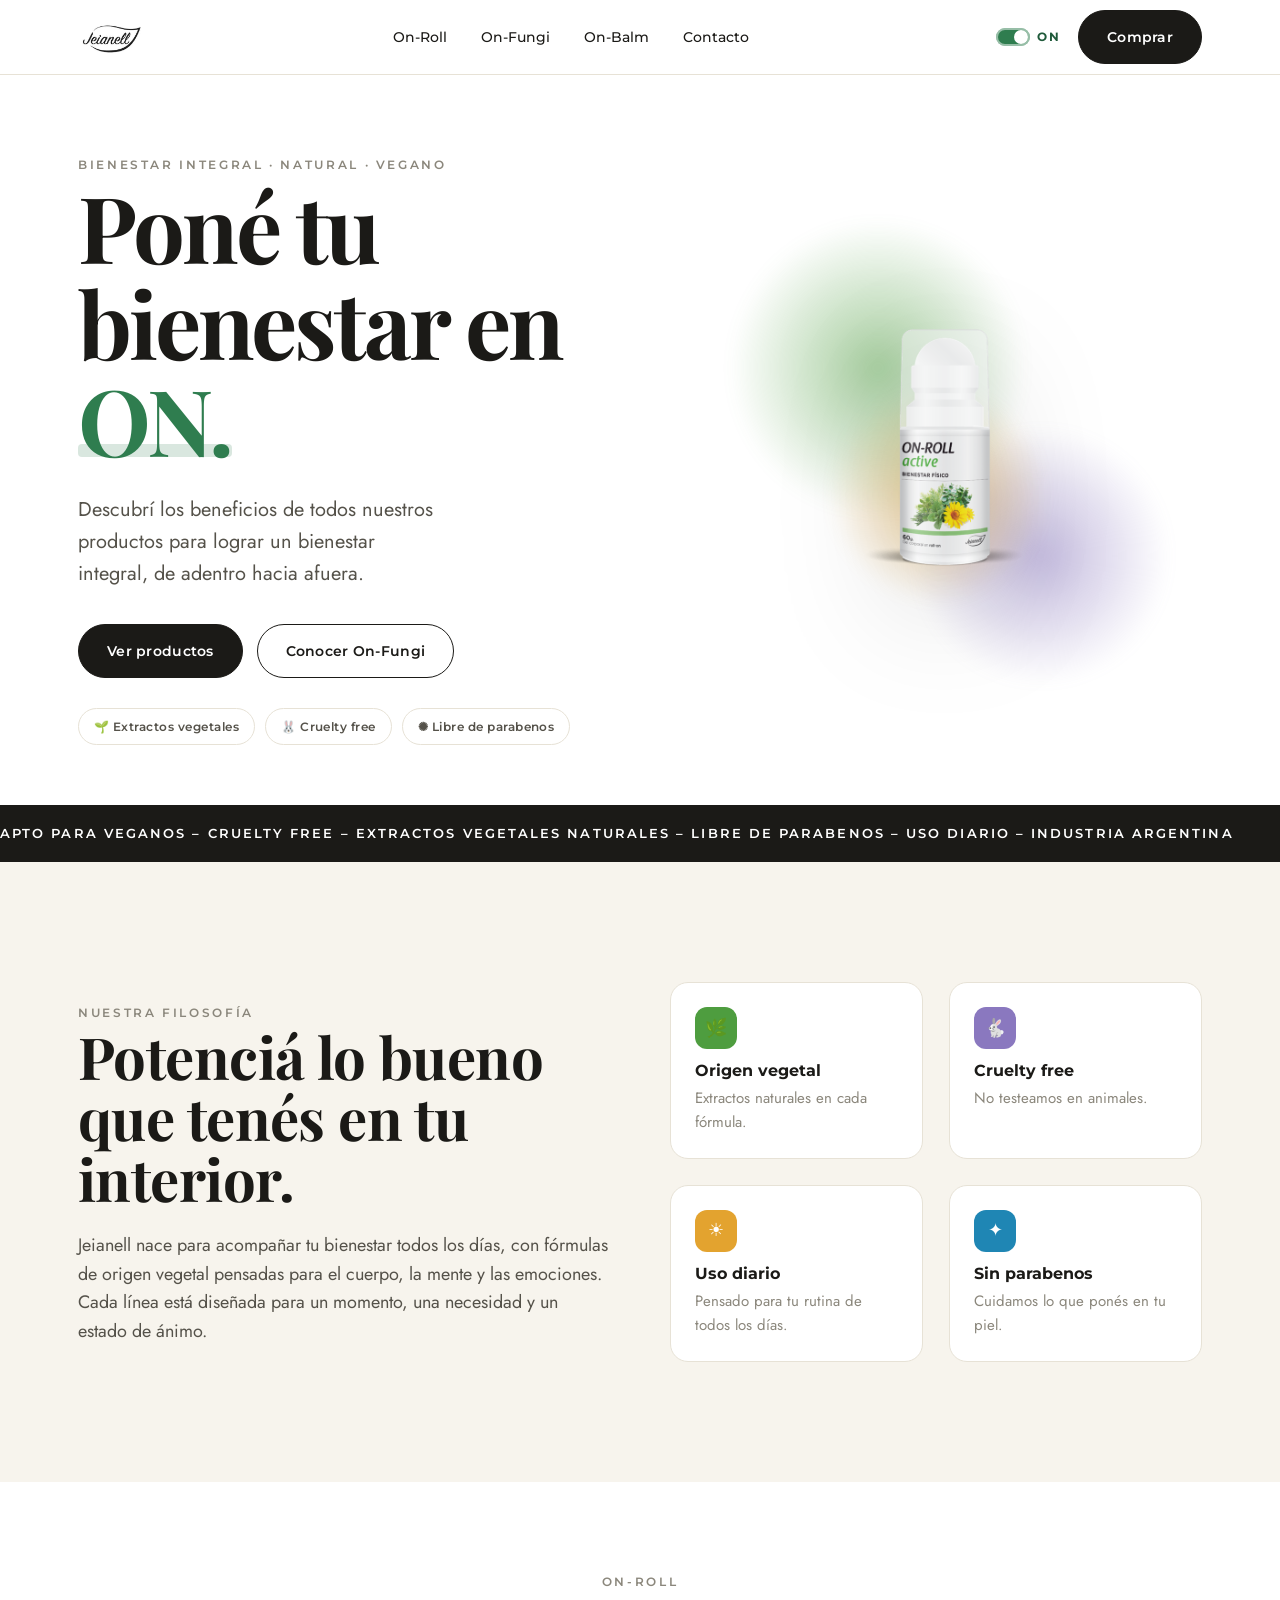
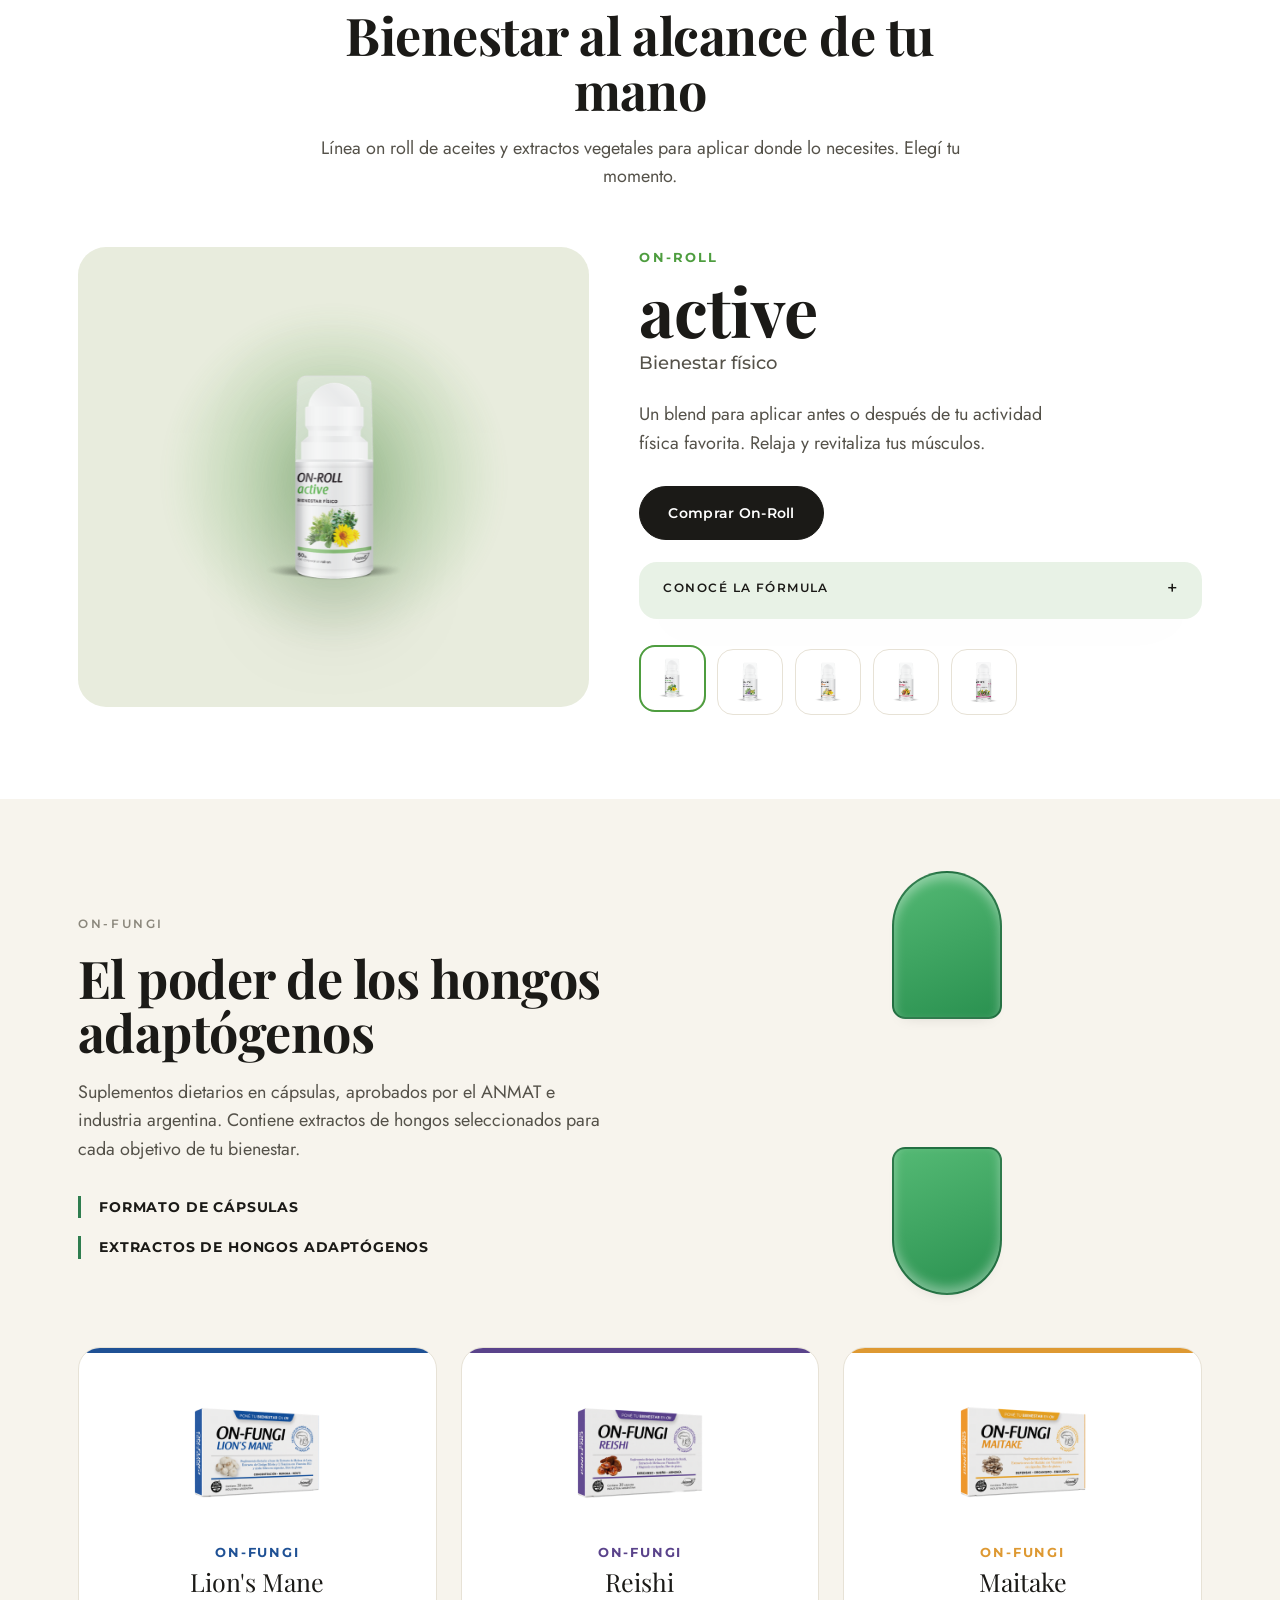
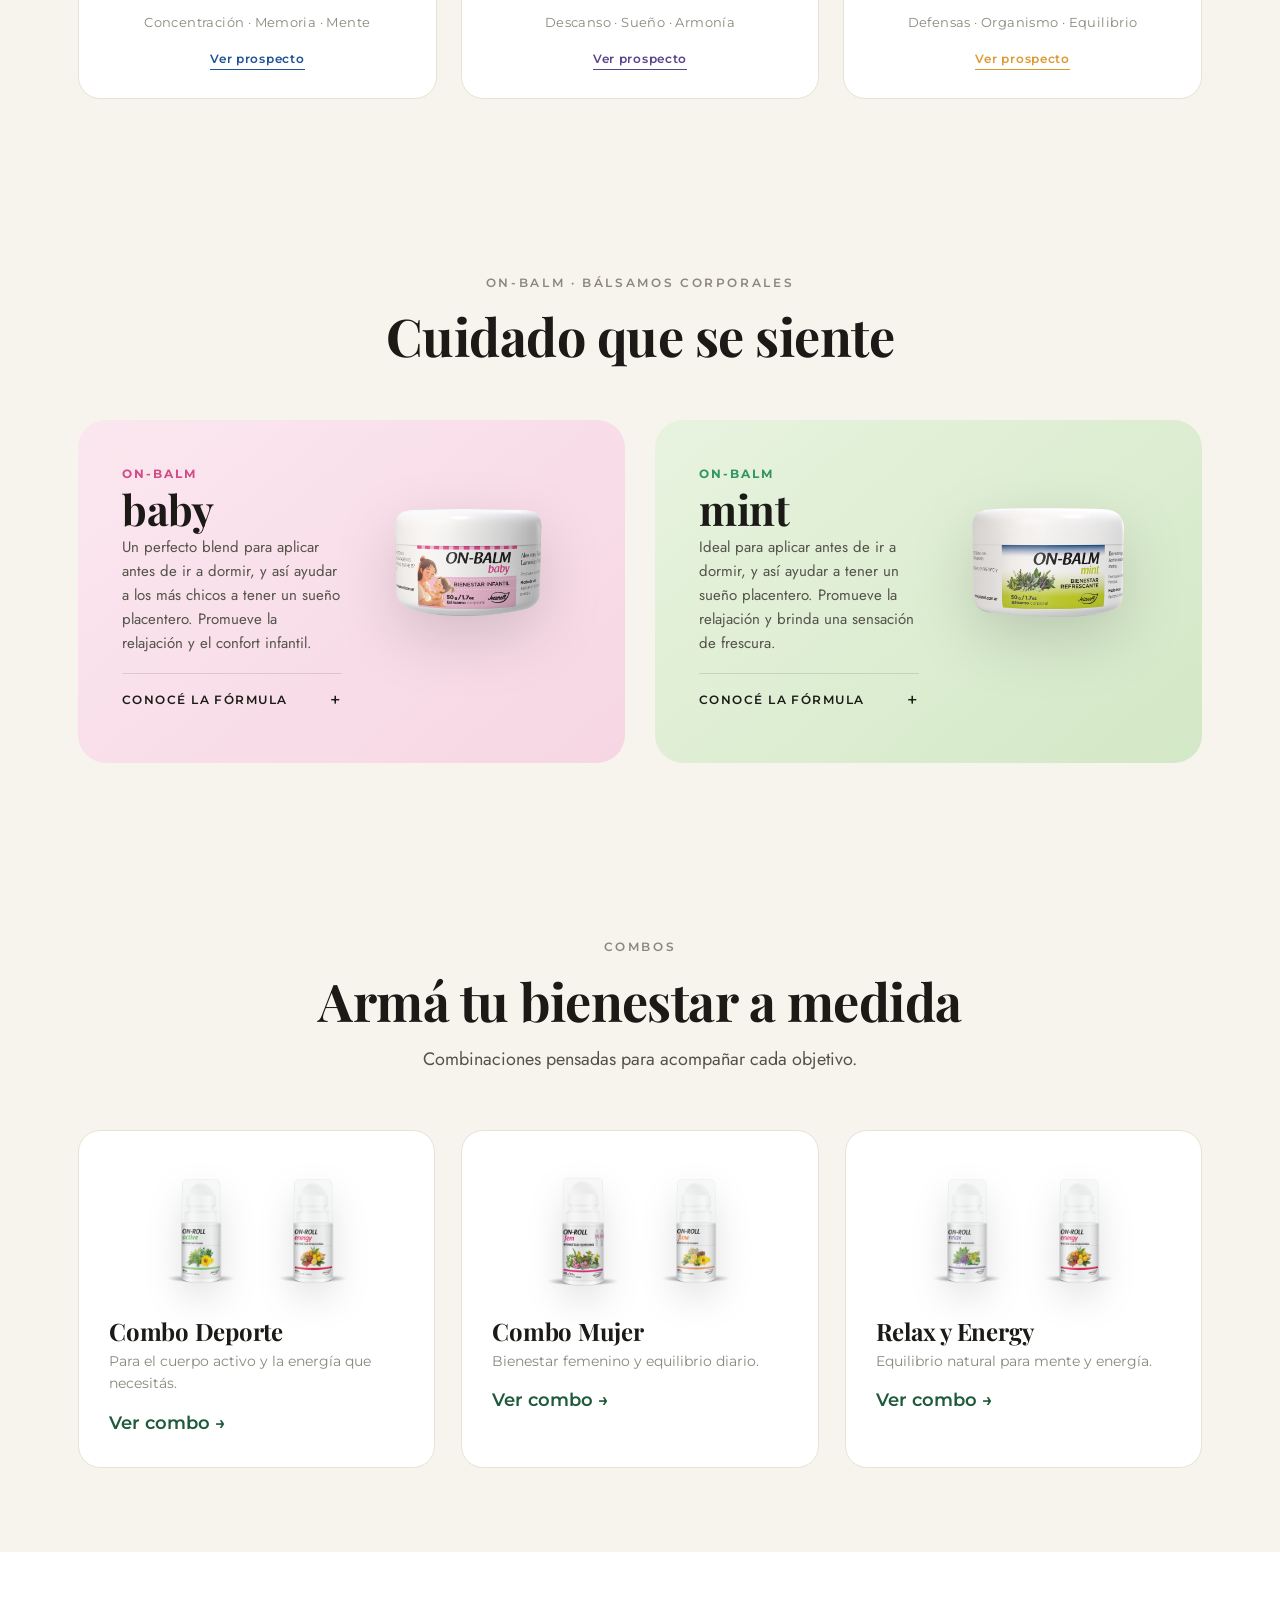
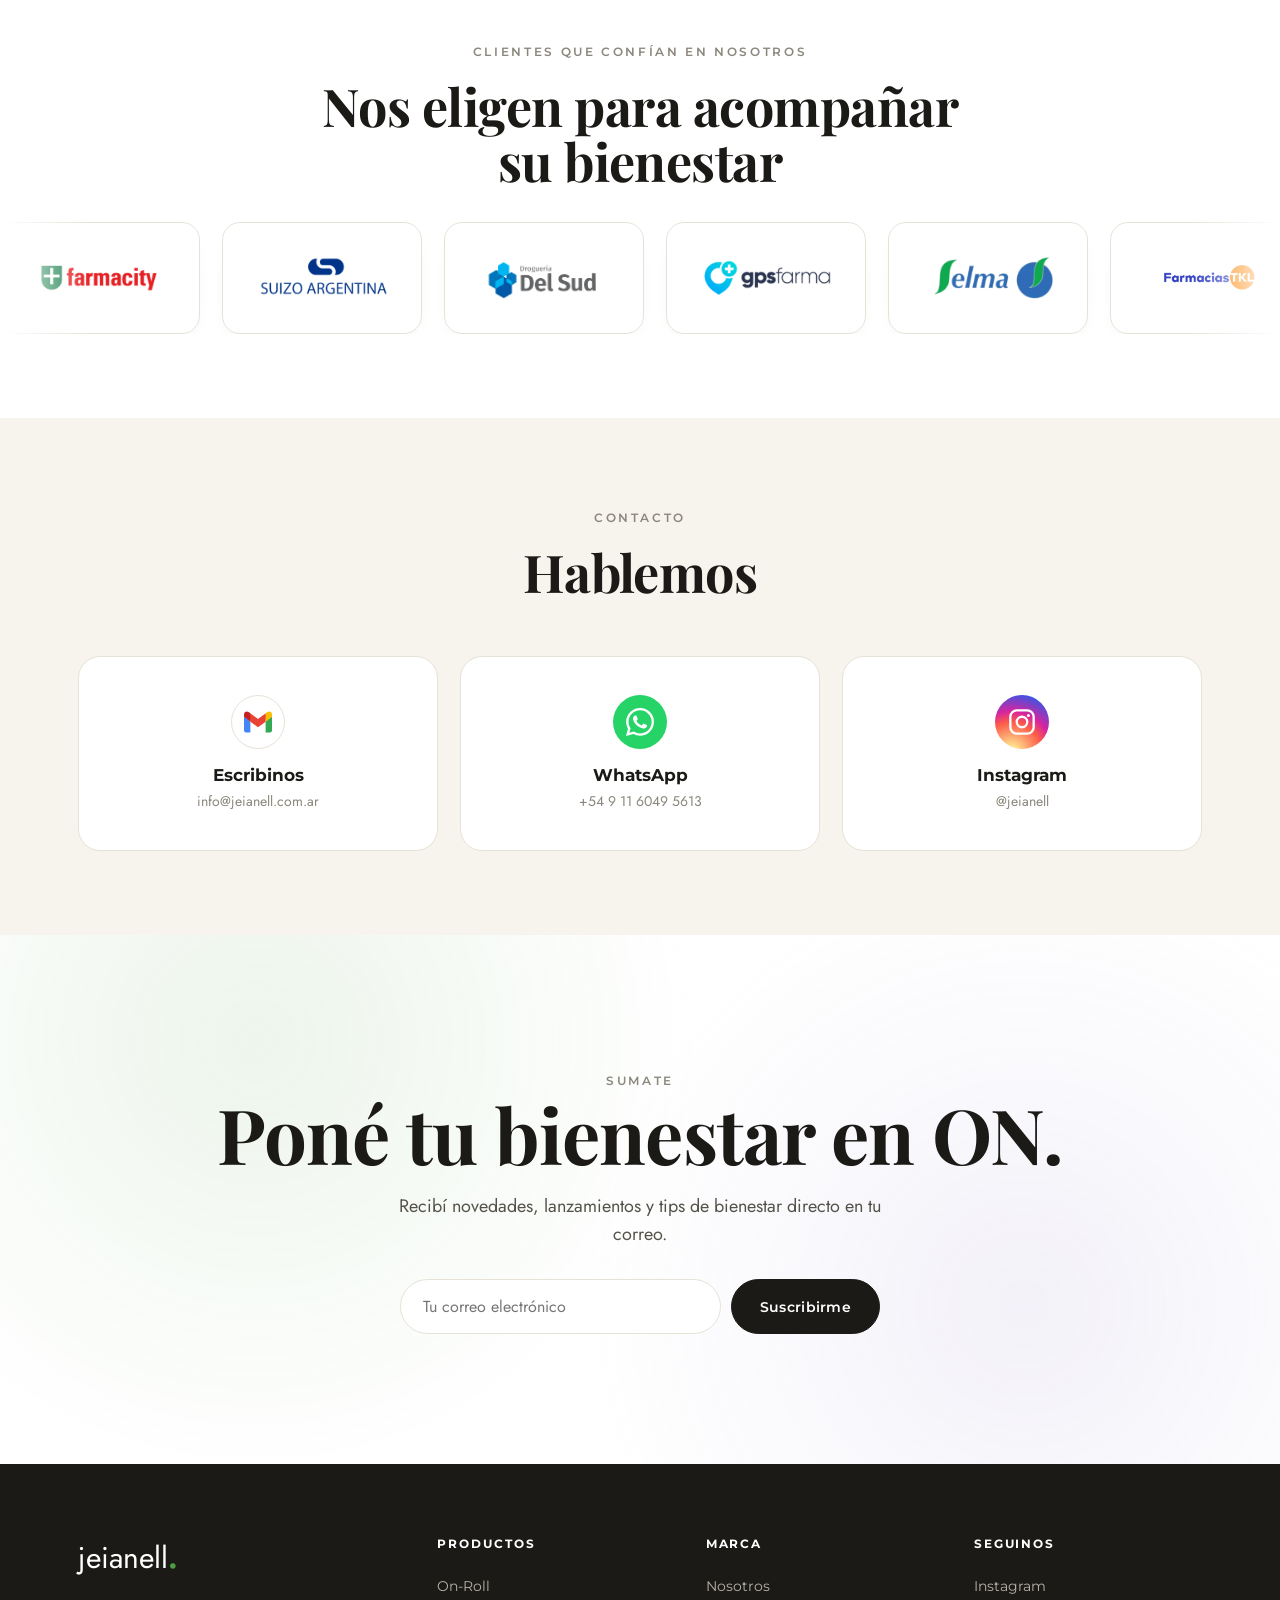
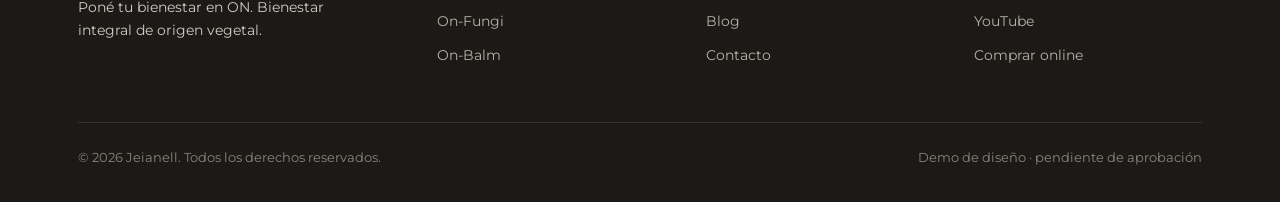
==== index.html @ 2121dc5e "Agrega index.html (version modular para produccion) y elimina el nombre con enie - index.html = HTML" ====
<!DOCTYPE html>
<html lang="es">
<head>
<meta charset="UTF-8">
<meta name="viewport" content="width=device-width, initial-scale=1">
<title>Jeianell · Poné tu bienestar en ON</title>
<link rel="preconnect" href="https://fonts.googleapis.com">
<link rel="preconnect" href="https://fonts.gstatic.com" crossorigin>
<link href="https://fonts.googleapis.com/css2?family=Playfair+Display:ital,wght@0,500;0,700;0,800;1,500&family=Montserrat:wght@400;500;600;700&family=Jost:wght@300;400;500&display=swap" rel="stylesheet">
<link rel="stylesheet" href="css/styles.css">
</head>
<body>

<!-- NAV -->
<header>
  <div class="wrap"><nav>
    <a href="#top" class="brand"><img src="assets/logo-jeianell.png" alt="Jeianell"></a>
    <div class="navlinks" id="navlinks">
      <a href="#roll">On-Roll</a>
      <a href="#fungi">On-Fungi</a>
      <a href="#balm">On-Balm</a>
      <a href="#contacto">Contacto</a>
    </div>
    <div class="nav-right">
      <span class="on-toggle"><span class="sw"></span>ON</span>
      <a class="btn" href="https://www.thebcompany.com.ar/marca?mpage=3&brand=On-Balm|On-Roll|On-Fungi" target="_blank">Comprar</a>
      <button class="burger" id="burger" aria-label="Menú"><span></span><span></span><span></span></button>
    </div>
  </nav></div>
</header>

<!-- HERO -->
<section class="hero" id="top">
  <div class="wrap hero-grid">
    <div class="hero-copy">
      <span class="eyebrow reveal in">Bienestar integral · Natural · Vegano</span>
      <h1 class="reveal in d1">Poné tu<br>bienestar en <span class="on">ON.</span></h1>
      <p class="lead reveal in d2">Descubrí los beneficios de todos nuestros productos para lograr un bienestar integral, de adentro hacia afuera.</p>
      <div class="hero-cta reveal in d3">
        <a class="btn" href="#roll">Ver productos</a>
        <a class="btn ghost" href="#fungi">Conocer On-Fungi</a>
      </div>
      <div class="hero-tags reveal in d4">
        <span class="chip">🌱 Extractos vegetales</span>
        <span class="chip">🐰 Cruelty free</span>
        <span class="chip">✺ Libre de parabenos</span>
      </div>
    </div>
    <div class="hero-visual">
      <div class="blob b1"></div><div class="blob b2"></div><div class="blob b3"></div>
      <img id="rollHero" src="assets/products/active.png" alt="On-Roll Active">
    </div>
  </div>
</section>

<!-- MARQUEE -->
<div class="marquee"><div class="marquee-track">
  <span>Apto para veganos – Cruelty free – Extractos vegetales naturales – Libre de parabenos – Uso diario – Industria argentina</span>
  <span>Apto para veganos – Cruelty free – Extractos vegetales naturales – Libre de parabenos – Uso diario – Industria argentina</span>
</div></div>

<!-- PHILOSOPHY -->
<section class="philo">
  <div class="wrap">
    <div class="reveal">
      <span class="eyebrow">Nuestra filosofía</span>
      <h2>Potenciá lo bueno que tenés en tu interior.</h2>
      <p class="lead">Jeianell nace para acompañar tu bienestar todos los días, con fórmulas de origen vegetal pensadas para el cuerpo, la mente y las emociones. Cada línea está diseñada para un momento, una necesidad y un estado de ánimo.</p>
    </div>
    <div class="value-grid reveal d2">
      <div class="value"><div class="ic" style="background:var(--c-active)">🌿</div><h3>Origen vegetal</h3><p>Extractos naturales en cada fórmula.</p></div>
      <div class="value"><div class="ic" style="background:var(--c-relax)">🐇</div><h3>Cruelty free</h3><p>No testeamos en animales.</p></div>
      <div class="value"><div class="ic" style="background:var(--c-flow)">☀</div><h3>Uso diario</h3><p>Pensado para tu rutina de todos los días.</p></div>
      <div class="value"><div class="ic" style="background:var(--c-mig)">✦</div><h3>Sin parabenos</h3><p>Cuidamos lo que ponés en tu piel.</p></div>
    </div>
  </div>
</section>

<!-- ON-ROLL -->
<section class="block" id="roll">
  <div class="wrap">
    <div class="sec-head reveal">
      <span class="eyebrow">On-Roll</span>
      <h2>Bienestar al alcance de tu mano</h2>
      <p>Línea on roll de aceites y extractos vegetales para aplicar donde lo necesites. Elegí tu momento.</p>
    </div>
    <div class="roll-stage reveal d2">
      <div class="roll-feature" id="rollFeature">
        <div class="halo" id="rollHalo"></div>
        <img id="rollImg" src="assets/products/active.png" alt="">
      </div>
      <div class="roll-info">
        <div class="line-tag" id="rollLine">On-Roll</div>
        <h3 id="rollName">active</h3>
        <div class="benefit" id="rollBenefit">Bienestar físico</div>
        <p class="desc" id="rollDesc"></p>
        <a class="btn" id="rollBuy" href="#" target="_blank">Comprar On-Roll</a>
        <details class="formula" id="rollFormula">
          <summary>Conocé la fórmula</summary>
          <div class="formula-body" id="rollFormulaBody"></div>
        </details>
        <div class="roll-thumbs" id="rollThumbs"></div>
      </div>
    </div>
  </div>
</section>

<!-- ON-FUNGI -->
<section class="block" id="fungi">
  <div class="wrap">
    <div class="fungi-stage reveal">
      <div class="fungi-copy">
        <span class="eyebrow">On-Fungi</span>
        <h2>El poder de los hongos adaptógenos</h2>
        <p class="fungi-sub">Suplementos dietarios en cápsulas, aprobados por el ANMAT e industria argentina. Contiene extractos de hongos seleccionados para cada objetivo de tu bienestar.</p>
        <ul class="fungi-parts">
          <li><h4>Formato de cápsulas</h4></li>
          <li><h4>Extractos de hongos adaptógenos</h4></li>
        </ul>
      </div>
      <div class="capsule-stage">
        <div class="capsule">
          <div class="cap-half cap-top"></div>
          <div class="cap-half cap-bot"></div>
          <div class="glint"></div>
        </div>
      </div>
    </div>
    <div class="fungi-grid" id="fungiGrid"></div>
  </div>
</section>

<!-- ON-BALM -->
<section class="block" id="balm" style="background:var(--warm)">
  <div class="wrap">
    <div class="sec-head reveal">
      <span class="eyebrow">On-Balm · Bálsamos corporales</span>
      <h2>Cuidado que se siente</h2>
    </div>
    <div class="balm-grid reveal d2">
      <div class="balm baby">
        <div><div class="line-tag" style="color:var(--c-fem)">On-Balm</div><h3>baby</h3>
          <p>Un perfecto blend para aplicar antes de ir a dormir, y así ayudar a los más chicos a tener un sueño placentero. Promueve la relajación y el confort infantil.</p>
          <details class="formula">
            <summary>Conocé la fórmula</summary>
            <div class="formula-body">
              <h4>Extractos vegetales</h4>
              <ul>
                <li><b>Aloe vera</b><span>Es una planta suculenta, perenne y espinosa. Ayuda a dormir mejor dado que purifica el aire.</span></li>
              </ul>
              <h4>Aceites esenciales</h4>
              <ul>
                <li><b>Eucalipto</b><span>El eucalipto ayuda a descansar mejor gracias a sus propiedades relajantes y refrescantes.</span></li>
                <li><b>Menta</b><span>Ideal para promover el descanso por sus propiedades sedantes.</span></li>
                <li><b>Lavanda</b><span>Es una planta aromática con flores moradas. Posee propiedades calmantes y relajantes.</span></li>
                <li><b>Vainilla</b><span>Es una especia que se obtiene de la vaina de la orquídea Vanilla planifolia. Caracterizada por tener propiedades relajantes y antiestrés.</span></li>
              </ul>
            </div>
          </details></div>
        <a class="balm-buy" href="https://www.thebcompany.com.ar/search/?q=on%2Bfungi&brand=On-Balm" target="_blank" rel="noopener"><img src="assets/products/baby.png" alt="On-Balm Baby"></a>
      </div>
      <div class="balm mint">
        <div><div class="line-tag" style="color:var(--c-agaricus)">On-Balm</div><h3>mint</h3>
          <p>Ideal para aplicar antes de ir a dormir, y así ayudar a tener un sueño placentero. Promueve la relajación y brinda una sensación de frescura.</p>
          <details class="formula">
            <summary>Conocé la fórmula</summary>
            <div class="formula-body">
              <h4>Extractos vegetales</h4>
              <ul>
                <li><b>Alcanfor</b><span>Se extrae de la madera del árbol de alcanfor. Característico por tener propiedades sedantes.</span></li>
                <li><b>Mentol</b><span>Se obtiene de la menta piperita. Tiene propiedades relajantes que pueden ayudar a dormir mejor.</span></li>
                <li><b>Aloe vera</b><span>Es una planta suculenta, perenne y espinosa. Ayuda a dormir mejor dado que purifica el aire.</span></li>
              </ul>
              <h4>Aceites esenciales</h4>
              <ul>
                <li><b>Romero</b><span>Arbusto aromático y muy ramificado. Tiene propiedades relajantes y calmantes.</span></li>
                <li><b>Eucalipto</b><span>Ayuda a descansar gracias a sus propiedades relajantes y refrescantes.</span></li>
                <li><b>Lavanda</b><span>Es una planta aromática con flores moradas. Posee propiedades calmantes y relajantes.</span></li>
                <li><b>Menta</b><span>Ideal para promover el descanso por sus propiedades sedantes.</span></li>
              </ul>
            </div>
          </details></div>
        <a class="balm-buy" href="https://www.thebcompany.com.ar/search/?q=on%2Bfungi&brand=On-Balm" target="_blank" rel="noopener"><img src="assets/products/mint.png" alt="On-Balm Mint"></a>
      </div>
    </div>
  </div>
</section>

<!-- COMBOS -->
<section class="block" id="combos" style="background:var(--warm)">
  <div class="wrap">
    <div class="sec-head reveal">
      <span class="eyebrow">Combos</span>
      <h2>Armá tu bienestar a medida</h2>
      <p>Combinaciones pensadas para acompañar cada objetivo.</p>
    </div>
    <div class="combo-grid reveal d2" id="comboGrid"></div>
  </div>
</section>

<!-- CLIENTS -->
<section class="block clients">
  <div class="wrap">
    <div class="sec-head reveal">
      <span class="eyebrow">Clientes que confían en nosotros</span>
      <h2>Nos eligen para acompañar su bienestar</h2>
    </div>
  </div>
  <div class="logo-marquee">
    <div class="logo-track" id="logoTrack"></div>
  </div>
</section>

<!-- CONTACT -->
<section class="block contact" id="contacto">
  <div class="wrap">
    <div class="sec-head reveal">
      <span class="eyebrow">Contacto</span>
      <h2>Hablemos</h2>
    </div>
    <div class="contact-grid reveal d2">
      <a class="ctile" href="mailto:info@jeianell.com.ar">
        <div class="ic ic-mail"><svg viewBox="0 0 256 193" aria-hidden="true"><path fill="#4285F4" d="M58.182 192.05V93.14L27.507 65.077 0 49.504v125.091c0 9.658 7.825 17.455 17.455 17.455z"/><path fill="#34A853" d="M197.818 192.05h40.727c9.659 0 17.455-7.826 17.455-17.455V49.505l-31.156 17.837-27.026 25.798z"/><path fill="#EA4335" d="M58.182 93.14l-4.174-38.647 4.174-36.989L128 69.868l69.818-52.364 4.67 34.992-4.67 40.644L128 145.504z"/><path fill="#FBBC04" d="M197.818 17.504V93.14L256 49.504V26.231c0-21.585-24.64-33.89-41.89-20.945z"/><path fill="#C5221F" d="M0 49.504l26.759 20.07L58.182 93.14V17.504L41.89 5.286C24.61-7.66 0 4.646 0 26.231z"/></svg></div><h3>Escribinos</h3><p>info@jeianell.com.ar</p></a>
      <a class="ctile" href="https://api.whatsapp.com/send/?phone=5491160495613" target="_blank">
        <div class="ic ic-wa"><svg viewBox="0 0 24 24" aria-hidden="true"><path fill="#fff" d="M17.472 14.382c-.297-.149-1.758-.867-2.03-.967-.273-.099-.471-.148-.67.15-.197.297-.767.966-.94 1.164-.173.199-.347.223-.644.075-.297-.15-1.255-.463-2.39-1.475-.883-.788-1.48-1.761-1.653-2.059-.173-.297-.018-.458.13-.606.134-.133.298-.347.446-.52.149-.174.198-.298.298-.497.099-.198.05-.371-.025-.52-.075-.149-.669-1.612-.916-2.207-.242-.579-.487-.5-.669-.51-.173-.008-.371-.01-.57-.01-.198 0-.52.074-.792.372-.272.297-1.04 1.016-1.04 2.479 0 1.462 1.065 2.875 1.213 3.074.149.198 2.096 3.2 5.077 4.487.71.306 1.263.489 1.694.625.712.227 1.36.195 1.871.118.571-.085 1.758-.719 2.006-1.413.248-.694.248-1.289.173-1.413-.074-.124-.272-.198-.57-.347m-5.421 7.403h-.004a9.87 9.87 0 01-5.031-1.378l-.361-.214-3.741.982.998-3.648-.235-.374a9.86 9.86 0 01-1.51-5.26c.001-5.45 4.436-9.884 9.888-9.884 2.64 0 5.122 1.03 6.988 2.898a9.825 9.825 0 012.893 6.994c-.003 5.45-4.437 9.885-9.885 9.885M20.52 3.449C18.24 1.245 15.24 0 12.045 0 5.463 0 .104 5.359.101 11.892c0 2.096.547 4.142 1.588 5.945L0 24l6.305-1.654a11.882 11.882 0 005.683 1.448h.005c6.581 0 11.943-5.359 11.946-11.893a11.821 11.821 0 00-3.421-8.45"/></svg></div><h3>WhatsApp</h3><p>+54 9 11 6049 5613</p></a>
      <a class="ctile" href="https://instagram.com/jeianell" target="_blank">
        <div class="ic ic-ig"><svg viewBox="0 0 24 24" fill="none" stroke="#fff" stroke-width="2" aria-hidden="true"><rect x="2" y="2" width="20" height="20" rx="5.5"/><circle cx="12" cy="12" r="4.5"/><circle cx="17.5" cy="6.5" r="1.3" fill="#fff" stroke="none"/></svg></div><h3>Instagram</h3><p>@jeianell</p></a>
    </div>
  </div>
</section>

<!-- CTA END -->
<section class="cta-end">
  <div class="wrap reveal">
    <span class="eyebrow">Sumate</span>
    <h2>Poné tu bienestar en ON.</h2>
    <p>Recibí novedades, lanzamientos y tips de bienestar directo en tu correo.</p>
    <div class="signup">
      <input type="email" placeholder="Tu correo electrónico">
      <button class="btn" onclick="this.textContent='¡Gracias!'">Suscribirme</button>
    </div>
  </div>
</section>

<!-- FOOTER -->
<footer>
  <div class="wrap">
    <div class="foot-grid">
      <div>
        <div class="brand">jeianell<b>.</b></div>
        <p style="margin-top:14px;max-width:30ch;font-family:var(--ui);font-size:14px">Poné tu bienestar en ON. Bienestar integral de origen vegetal.</p>
      </div>
      <div class="foot-col"><h4>Productos</h4>
        <a href="#roll">On-Roll</a><a href="#fungi">On-Fungi</a><a href="#balm">On-Balm</a></div>
      <div class="foot-col"><h4>Marca</h4>
        <a href="#">Nosotros</a><a href="#">Blog</a><a href="#contacto">Contacto</a></div>
      <div class="foot-col"><h4>Seguinos</h4>
        <a href="https://instagram.com/jeianell" target="_blank">Instagram</a>
        <a href="https://www.youtube.com/@jeianell" target="_blank">YouTube</a>
        <a href="https://www.thebcompany.com.ar/marca?mpage=3&brand=On-Balm|On-Roll|On-Fungi" target="_blank">Comprar online</a></div>
    </div>
    <div class="foot-bottom">
      <span>© 2026 Jeianell. Todos los derechos reservados.</span>
      <span>Demo de diseño · pendiente de aprobación</span>
    </div>
  </div>
</footer>

<script src="js/main.js" defer></script>
</body>
</html>
---- css/styles.css ----
:root{
  --ink:#1b1a17; --ink-soft:#55524a; --muted:#8b877c;
  --paper:#ffffff; --warm:#f7f4ed; --warm-2:#efeadf; --line:#e7e2d6;
  --green:#2f7d4f; --green-deep:#1f5a3a;
  --display:'Playfair Display',Georgia,serif;
  --ui:'Montserrat',sans-serif;
  --body:'Jost',sans-serif;
  --c-active:#4e9d3f; --c-relax:#8a78bf; --c-flow:#e3a32f; --c-energy:#df5a2b;
  --c-fem:#d24a86; --c-sleep:#3f4b9a; --c-mig:#1f86b4;
  --c-lions_mane:#1f5195; --c-reishi:#5a438b; --c-maitake:#de9932;
  --c-shiitake:#b03461; --c-agaricus:#2f9565; --c-tremella:#c74e84;
  --maxw:1180px;
}
*{box-sizing:border-box;margin:0;padding:0}
html{scroll-behavior:smooth}
body{font-family:var(--body);color:var(--ink);background:var(--paper);
  font-size:18px;line-height:1.6;-webkit-font-smoothing:antialiased;overflow-x:hidden}
img{max-width:100%;display:block}
a{color:inherit;text-decoration:none}
.wrap{max-width:var(--maxw);margin:0 auto;padding:0 28px}
.eyebrow{font-family:var(--ui);font-size:12px;font-weight:600;letter-spacing:.22em;
  text-transform:uppercase;color:var(--muted)}
h1,h2,h3{font-family:var(--display);font-weight:700;line-height:1.05;letter-spacing:-.01em}
h2{font-size:clamp(30px,4.4vw,52px)}
.btn{font-family:var(--ui);font-weight:600;font-size:14px;letter-spacing:.02em;
  padding:15px 28px;border-radius:40px;display:inline-flex;align-items:center;gap:9px;
  border:1.5px solid var(--ink);background:var(--ink);color:#fff;cursor:pointer;
  transition:.35s cubic-bezier(.22,1,.36,1)}
.btn:hover{transform:translateY(-2px);box-shadow:0 12px 30px -12px rgba(0,0,0,.4)}
.btn.ghost{background:transparent;color:var(--ink)}
.btn.ghost:hover{background:var(--ink);color:#fff}

/* ===== ON toggle motif ===== */
.on-toggle{display:inline-flex;align-items:center;gap:7px;font-family:var(--ui);
  font-weight:700;font-size:12px;letter-spacing:.12em;color:var(--green-deep)}
.on-toggle .sw{width:34px;height:18px;border-radius:20px;background:var(--green);
  position:relative;box-shadow:inset 0 0 0 2px rgba(255,255,255,.5)}
.on-toggle .sw::after{content:"";position:absolute;top:2px;right:2px;width:14px;height:14px;
  border-radius:50%;background:#fff}

/* ===== NAV ===== */
header{position:sticky;top:0;z-index:60;background:#fff;
  border-bottom:1px solid var(--line)}
nav{display:flex;align-items:center;justify-content:space-between;height:74px}
.brand{display:inline-flex;align-items:center}
.brand img{height:42px;width:auto;display:block}
.navlinks{display:flex;gap:34px;font-family:var(--ui);font-size:14px;font-weight:500}
.navlinks a{position:relative;padding:4px 0}
.navlinks a::after{content:"";position:absolute;left:0;bottom:-2px;width:0;height:1.5px;
  background:var(--ink);transition:width .3s}
.navlinks a:hover::after{width:100%}
.nav-right{display:flex;align-items:center;gap:18px}
.burger{display:none;flex-direction:column;gap:5px;background:none;border:none;cursor:pointer;padding:6px}
.burger span{width:24px;height:2px;background:var(--ink);transition:.3s}

/* ===== HERO ===== */
.hero{position:relative;padding:74px 0 60px;overflow:hidden}
.hero-grid{display:grid;grid-template-columns:1.05fr .95fr;gap:40px;align-items:center}
.hero h1{font-size:clamp(46px,7.4vw,92px);letter-spacing:-.03em}
.hero h1 .on{display:inline-flex;align-items:baseline;color:var(--green);position:relative}
.hero h1 .on::after{content:"";position:absolute;left:0;right:0;bottom:.12em;height:.14em;
  background:var(--green);opacity:.18;border-radius:4px}
.hero p.lead{font-size:20px;color:var(--ink-soft);max-width:30ch;margin:26px 0 34px}
.hero-cta{display:flex;gap:14px;flex-wrap:wrap}
.hero-visual{position:relative;height:520px;display:flex;align-items:center;justify-content:center}
.hero-visual img{width:62%;filter:drop-shadow(0 40px 60px rgba(0,0,0,.16));
  animation:floaty 6s ease-in-out infinite;position:relative;z-index:2}
.blob{position:absolute;border-radius:50%;filter:blur(8px);opacity:.5;z-index:1}
.b1{width:300px;height:300px;background:radial-gradient(circle,var(--c-active),transparent 70%);top:6%;left:8%}
.b2{width:260px;height:260px;background:radial-gradient(circle,var(--c-relax),transparent 70%);bottom:4%;right:6%}
.b3{width:220px;height:220px;background:radial-gradient(circle,var(--c-flow),transparent 70%);top:38%;right:30%}
@keyframes floaty{50%{transform:translateY(-22px)}}
.hero-tags{display:flex;gap:10px;flex-wrap:wrap;margin-top:30px}
.chip{font-family:var(--ui);font-size:12px;font-weight:600;letter-spacing:.04em;
  padding:8px 15px;border:1px solid var(--line);border-radius:30px;color:var(--ink-soft)}

/* fade-up reveal */
.reveal{opacity:0;transform:translateY(34px);transition:.9s cubic-bezier(.22,1,.36,1)}
.reveal.in{opacity:1;transform:none}
.d1{transition-delay:.08s}.d2{transition-delay:.16s}.d3{transition-delay:.24s}.d4{transition-delay:.32s}

/* ===== MARQUEE trust ===== */
.marquee{background:var(--ink);color:#fff;overflow:hidden;padding:18px 0}
.marquee-track{display:flex;gap:54px;white-space:nowrap;width:max-content;
  animation:scroll 28s linear infinite;font-family:var(--ui);font-size:13px;
  font-weight:600;letter-spacing:.16em;text-transform:uppercase}
.marquee-track span{display:inline-flex;align-items:center;gap:54px}
.marquee-track span::after{content:"✦";color:var(--green)}
@keyframes scroll{to{transform:translateX(-50%)}}

/* ===== PHILOSOPHY ===== */
.philo{padding:120px 0;background:var(--warm)}
.philo .wrap{display:grid;grid-template-columns:1fr 1fr;gap:60px;align-items:center}
.philo h2{font-size:clamp(34px,4.6vw,58px)}
.philo .lead{color:var(--ink-soft);margin-top:22px}
.value-grid{display:grid;grid-template-columns:repeat(2,1fr);gap:26px}
.value{padding:24px;background:#fff;border:1px solid var(--line);border-radius:18px}
.value .ic{width:42px;height:42px;border-radius:12px;display:grid;place-items:center;
  margin-bottom:14px;color:#fff}
.value h3{font-family:var(--ui);font-size:16px;font-weight:700;letter-spacing:0}
.value p{font-size:15px;color:var(--muted);margin-top:6px}

/* ===== SECTION HEAD ===== */
.sec-head{text-align:center;max-width:660px;margin:0 auto 56px}
.sec-head h2{margin-top:14px}
.sec-head p{color:var(--ink-soft);margin-top:16px}
section.block{padding:84px 0}

/* ===== ON-ROLL selector ===== */
#roll{background:var(--paper);transition:background .8s ease}
.roll-stage{display:grid;grid-template-columns:1fr 1.1fr;gap:50px;align-items:start}
#rollFormula{border-top:none;border-radius:18px;padding:6px 24px 12px;margin-top:22px;
  box-shadow:0 22px 46px -28px rgba(0,0,0,.4);transition:background .6s ease}
.roll-feature{position:relative;min-height:460px;display:flex;align-items:center;justify-content:center;
  border-radius:28px;background:var(--warm);overflow:hidden;transition:background .6s}
.roll-feature .halo{position:absolute;width:340px;height:340px;border-radius:50%;
  filter:blur(10px);opacity:.45;transition:background .6s}
.roll-feature img{width:54%;position:relative;z-index:2;filter:drop-shadow(0 30px 44px rgba(0,0,0,.18));
  transition:transform .8s cubic-bezier(.22,1,.36,1)}
.roll-feature.spin img{transform:rotateY(360deg)}
.roll-info .line-tag{font-family:var(--ui);font-weight:700;letter-spacing:.16em;
  font-size:13px;text-transform:uppercase}
.roll-info h3{font-size:clamp(40px,6vw,68px);margin:6px 0 4px;text-transform:lowercase}
.roll-info .benefit{font-family:var(--ui);font-size:18px;font-weight:500;color:var(--ink-soft)}
.roll-info p.desc{margin:22px 0 28px;color:var(--ink-soft);max-width:40ch}
.roll-thumbs{display:flex;gap:12px;flex-wrap:wrap;margin-top:30px}
.roll-thumbs button{width:66px;height:66px;border-radius:16px;border:1.5px solid var(--line);
  background:#fff;cursor:pointer;padding:6px;transition:.3s;position:relative}
.roll-thumbs button img{width:100%;height:100%;object-fit:contain}
.roll-thumbs button.active{transform:translateY(-4px)}
.roll-thumbs button::after{content:"";position:absolute;inset:-1.5px;border-radius:16px;
  border:2px solid transparent;transition:.3s}
.roll-thumbs button.active::after{border-color:var(--accent)}

/* ===== FUNGI ===== */
#fungi{background:var(--warm);position:relative;overflow:hidden}
.fungi-stage{display:grid;grid-template-columns:1.05fr .95fr;gap:50px;align-items:center;margin-bottom:64px}
.fungi-copy h2{margin:14px 0 0}
.fungi-sub{color:var(--ink-soft);font-size:18px;margin-top:18px;max-width:48ch}
.fungi-parts{list-style:none;margin-top:32px;display:flex;flex-direction:column;gap:18px}
.fungi-parts li{padding-left:18px;border-left:3px solid var(--green)}
.fungi-parts h4{font-family:var(--ui);font-size:14px;font-weight:700;letter-spacing:.06em;text-transform:uppercase;color:var(--ink)}
.fungi-parts li p{font-family:var(--ui);font-size:14px;color:var(--muted);margin-top:4px}
.capsule-stage{position:relative;height:400px;display:flex;align-items:center;justify-content:center}
.capsule{position:relative;width:110px;height:296px;cursor:pointer}
.cap-half{position:absolute;left:0;right:0;height:50%;box-sizing:border-box;
  transition:transform 1.1s cubic-bezier(.7,0,.2,1)}
.cap-top{top:0;background:linear-gradient(160deg,#54b974,#2a9150);
  border:2px solid rgba(28,86,54,.6);border-radius:58px 58px 14px 14px;
  box-shadow:inset 0 6px 11px rgba(255,255,255,.38),0 8px 16px -12px rgba(0,0,0,.18)}
.cap-bot{bottom:0;background:linear-gradient(160deg,#54b974,#2a9150);
  border:2px solid rgba(28,86,54,.6);border-radius:14px 14px 58px 58px;
  box-shadow:inset 0 -6px 11px rgba(255,255,255,.38),0 8px 16px -12px rgba(0,0,0,.18)}
.capsule .glint{position:absolute;top:14px;left:22px;width:12px;height:104px;border-radius:20px;
  background:rgba(255,255,255,.6);filter:blur(2px);z-index:3;transition:opacity .5s ease}
#fungi.cap-open .cap-top{transform:translateY(-64px)}
#fungi.cap-open .cap-bot{transform:translateY(64px)}
#fungi.cap-open .glint{opacity:0}
.fungi-grid{display:grid;grid-template-columns:repeat(3,1fr);gap:24px;
  opacity:0;transform:translateY(30px) scale(.96);transition:1s .25s cubic-bezier(.22,1,.36,1)}
#fungi.is-open .fungi-grid{opacity:1;transform:none}
.fcard{background:#fff;border:1px solid var(--line);border-radius:22px;padding:26px 22px;
  text-align:center;transition:.4s;position:relative;overflow:hidden}
.fcard::before{content:"";position:absolute;top:0;left:0;right:0;height:5px;background:var(--accent)}
.fcard:hover{transform:translateY(-8px);box-shadow:0 26px 50px -24px rgba(0,0,0,.28)}
.fcard img{height:150px;object-fit:contain;margin:6px auto 16px}
.fcard h3{font-family:var(--ui);font-size:13px;font-weight:700;letter-spacing:.14em;
  text-transform:uppercase;color:var(--accent)}
.fcard .fname{font-family:var(--display);font-size:25px;margin:2px 0 10px}
.fcard .fben{font-size:13px;color:var(--muted);font-family:var(--ui);letter-spacing:.03em}
.fcard .fprospecto{display:inline-block;margin-top:16px;font-family:var(--ui);font-size:12px;font-weight:600;
  letter-spacing:.06em;color:var(--accent);text-decoration:none;border-bottom:1.5px solid currentColor;
  padding-bottom:1px;transition:opacity .25s ease}
.fcard .fprospecto:hover{opacity:.6}

/* ===== BALM ===== */
.balm-grid{display:grid;grid-template-columns:1fr 1fr;gap:30px;align-items:start}
.balm{border-radius:28px;padding:44px;display:grid;grid-template-columns:1fr 1fr;
  align-items:start;gap:20px;position:relative;overflow:hidden;min-height:320px}
.balm img{align-self:start}
.balm-buy{align-self:start;display:block;cursor:pointer}
.balm-buy img{transition:transform .4s ease}
.balm-buy:hover img{transform:scale(1.04)}
.balm.baby{background:linear-gradient(140deg,#fbe7ef,#f6d6e3)}
.balm.mint{background:linear-gradient(140deg,#e8f3df,#d3e8c6)}
.balm img{width:90%;margin:0 auto;filter:drop-shadow(0 22px 30px rgba(0,0,0,.14))}
.balm .line-tag{font-family:var(--ui);font-weight:700;letter-spacing:.16em;font-size:12px;text-transform:uppercase}
.balm h3{font-size:42px;text-transform:lowercase;margin:4px 0}
.balm p{font-size:15px;color:var(--ink-soft)}
.formula{margin-top:18px;border-top:1px solid rgba(27,26,23,.12);padding-top:6px}
.formula summary{list-style:none;cursor:pointer;font-family:var(--ui);font-size:12px;font-weight:600;
  letter-spacing:.12em;text-transform:uppercase;color:var(--ink);display:flex;align-items:center;
  gap:8px;padding:10px 0;user-select:none}
.formula summary::-webkit-details-marker{display:none}
.formula summary::after{content:"+";margin-left:auto;font-size:18px;font-weight:500;line-height:1;
  transition:transform .42s cubic-bezier(.4,0,.2,1)}
.formula[open] summary::after{transform:rotate(135deg)}
.formula-body{font-family:var(--ui);overflow:hidden;
  transition:max-height .45s cubic-bezier(.4,0,.2,1),opacity .4s ease,transform .4s ease}
.formula.animating .formula-body,.formula:not([open]) .formula-body{opacity:0;transform:translateY(-6px)}
.formula[open] .formula-body{opacity:1;transform:none}
.formula-body h4{font-family:var(--ui);font-size:11px;font-weight:700;letter-spacing:.14em;
  text-transform:uppercase;color:var(--muted);margin:14px 0 8px}
.formula-body ul{list-style:none;display:flex;flex-direction:column;gap:7px}
.formula-body li{display:flex;flex-direction:column;font-size:13px;line-height:1.35}
.formula-body li b{color:var(--ink);font-weight:700}
.formula-body li span{color:var(--ink-soft)}

/* ===== COMBOS ===== */
.combo-grid{display:grid;grid-template-columns:repeat(3,1fr);gap:26px}
.combo{border:1px solid var(--line);border-radius:22px;padding:30px;background:#fff;transition:.4s}
.combo:hover{transform:translateY(-6px);box-shadow:0 24px 46px -24px rgba(0,0,0,.25)}
.combo .stack{display:flex;justify-content:center;height:140px;margin-bottom:18px}
.combo .stack img{height:100%;width:auto;margin:0 -14px;filter:drop-shadow(0 14px 18px rgba(0,0,0,.12))}
.combo h3{font-family:var(--display);font-size:24px}
.combo p{font-size:14px;color:var(--muted);margin-top:6px;font-family:var(--ui)}
.combo .price{font-family:var(--ui);font-weight:600;margin-top:14px;color:var(--green-deep)}

/* ===== CLIENTS ===== */
.clients .sec-head{margin-bottom:34px}
.logo-marquee{position:relative;overflow:hidden;
  -webkit-mask-image:linear-gradient(90deg,transparent,#000 7%,#000 93%,transparent);
  mask-image:linear-gradient(90deg,transparent,#000 7%,#000 93%,transparent)}
.logo-track{display:flex;width:max-content;animation:logoscroll 34s linear infinite}
.logo-marquee:hover .logo-track{animation-play-state:paused}
.logo-card{flex:0 0 auto;width:200px;height:112px;margin-right:22px;background:#fff;
  border:1px solid var(--line);border-radius:18px;display:flex;align-items:center;
  justify-content:center;padding:26px;box-shadow:0 10px 26px -18px rgba(0,0,0,.2)}
.logo-card img{max-width:100%;max-height:100%;object-fit:contain}
@keyframes logoscroll{from{transform:translateX(0)}to{transform:translateX(-50%)}}
@media (prefers-reduced-motion:reduce){.logo-track{animation:none}}

/* ===== CONTACT ===== */
.contact{background:var(--warm)}
.contact-grid{display:grid;grid-template-columns:repeat(3,1fr);gap:22px}
.ctile{background:#fff;border:1px solid var(--line);border-radius:22px;padding:38px 30px;
  text-align:center;transition:.4s}
.ctile:hover{transform:translateY(-6px);box-shadow:0 24px 46px -24px rgba(0,0,0,.25);border-color:var(--green)}
.ctile .ic{width:54px;height:54px;border-radius:50%;background:var(--warm-2);display:grid;
  place-items:center;margin:0 auto 18px;color:var(--green-deep)}
.ctile .ic svg{width:28px;height:28px;display:block}
.ic-mail{background:#fff!important;border:1px solid var(--line)}
.ic-mail svg{width:30px;height:30px}
.ic-wa{background:#25d366!important}
.ic-ig{background:radial-gradient(circle at 30% 107%,#fdf497 0%,#fdf497 5%,#fd5949 45%,#d6249f 60%,#285aeb 90%)!important}
.ctile h3{font-family:var(--ui);font-size:17px;font-weight:700;letter-spacing:0}
.ctile p{font-size:14px;color:var(--muted);margin-top:5px}

/* ===== NEWSLETTER ===== */
.cta-end{padding:130px 0;text-align:center;background:
  radial-gradient(circle at 20% 20%,rgba(78,157,63,.10),transparent 40%),
  radial-gradient(circle at 80% 70%,rgba(138,120,191,.10),transparent 40%),var(--paper)}
.cta-end h2{font-size:clamp(40px,6vw,76px)}
.cta-end p{color:var(--ink-soft);margin:18px auto 30px;max-width:46ch}
.signup{display:flex;gap:10px;max-width:480px;margin:0 auto;flex-wrap:wrap;justify-content:center}
.signup input{flex:1;min-width:220px;padding:15px 22px;border:1.5px solid var(--line);
  border-radius:40px;font-family:var(--body);font-size:16px;outline:none}
.signup input:focus{border-color:var(--green)}

/* ===== FOOTER ===== */
footer{background:var(--ink);color:#cfccc3;padding:70px 0 34px}
.foot-grid{display:grid;grid-template-columns:1.4fr 1fr 1fr 1fr;gap:40px;margin-bottom:50px}
footer .brand{color:#fff;font-size:30px}
footer .brand b{color:var(--c-active)}
.foot-col h4{font-family:var(--ui);font-size:12px;letter-spacing:.16em;text-transform:uppercase;
  color:#fff;margin-bottom:16px}
.foot-col a{display:block;font-family:var(--ui);font-size:14px;padding:6px 0;color:#b6b2a8;transition:.2s}
.foot-col a:hover{color:#fff}
.foot-bottom{border-top:1px solid #34322c;padding-top:24px;display:flex;justify-content:space-between;
  flex-wrap:wrap;gap:12px;font-family:var(--ui);font-size:13px;color:#88857c}

/* ===== MOBILE ===== */
@media(max-width:920px){
  .hero-grid,.philo .wrap,.roll-stage,.balm-grid,.fungi-stage{grid-template-columns:1fr}
  .hero-visual{height:360px}
  .fungi-stage{gap:24px;margin-bottom:40px}
  .combo-grid,.contact-grid,.fungi-grid{grid-template-columns:1fr 1fr}
  .foot-grid{grid-template-columns:1fr 1fr}
}
@media(max-width:680px){
  body{font-size:16px}
  .navlinks{display:none;position:absolute;top:74px;left:0;right:0;background:#fff;
    flex-direction:column;padding:18px 28px;border-bottom:1px solid var(--line);gap:0}
  .navlinks.open{display:flex}
  .navlinks a{padding:13px 0;border-bottom:1px solid var(--line)}
  .burger{display:flex}
  .nav-right .btn{display:none}
  section.block,.philo{padding:74px 0}
  .combo-grid,.contact-grid,.fungi-grid,.value-grid,.balm{grid-template-columns:1fr}
  .balm{text-align:center}
  .value{display:grid;grid-template-columns:auto 1fr;column-gap:16px;align-items:center;padding:18px 20px}
  .value .ic{grid-row:1/span 2;align-self:start;margin-bottom:0}
  .capsule-stage{height:330px}
  .capsule{width:90px;height:240px}
  #fungi.cap-open .cap-top{transform:translateY(-56px)}
  #fungi.cap-open .cap-bot{transform:translateY(56px)}
  .foot-grid{grid-template-columns:1fr}
}
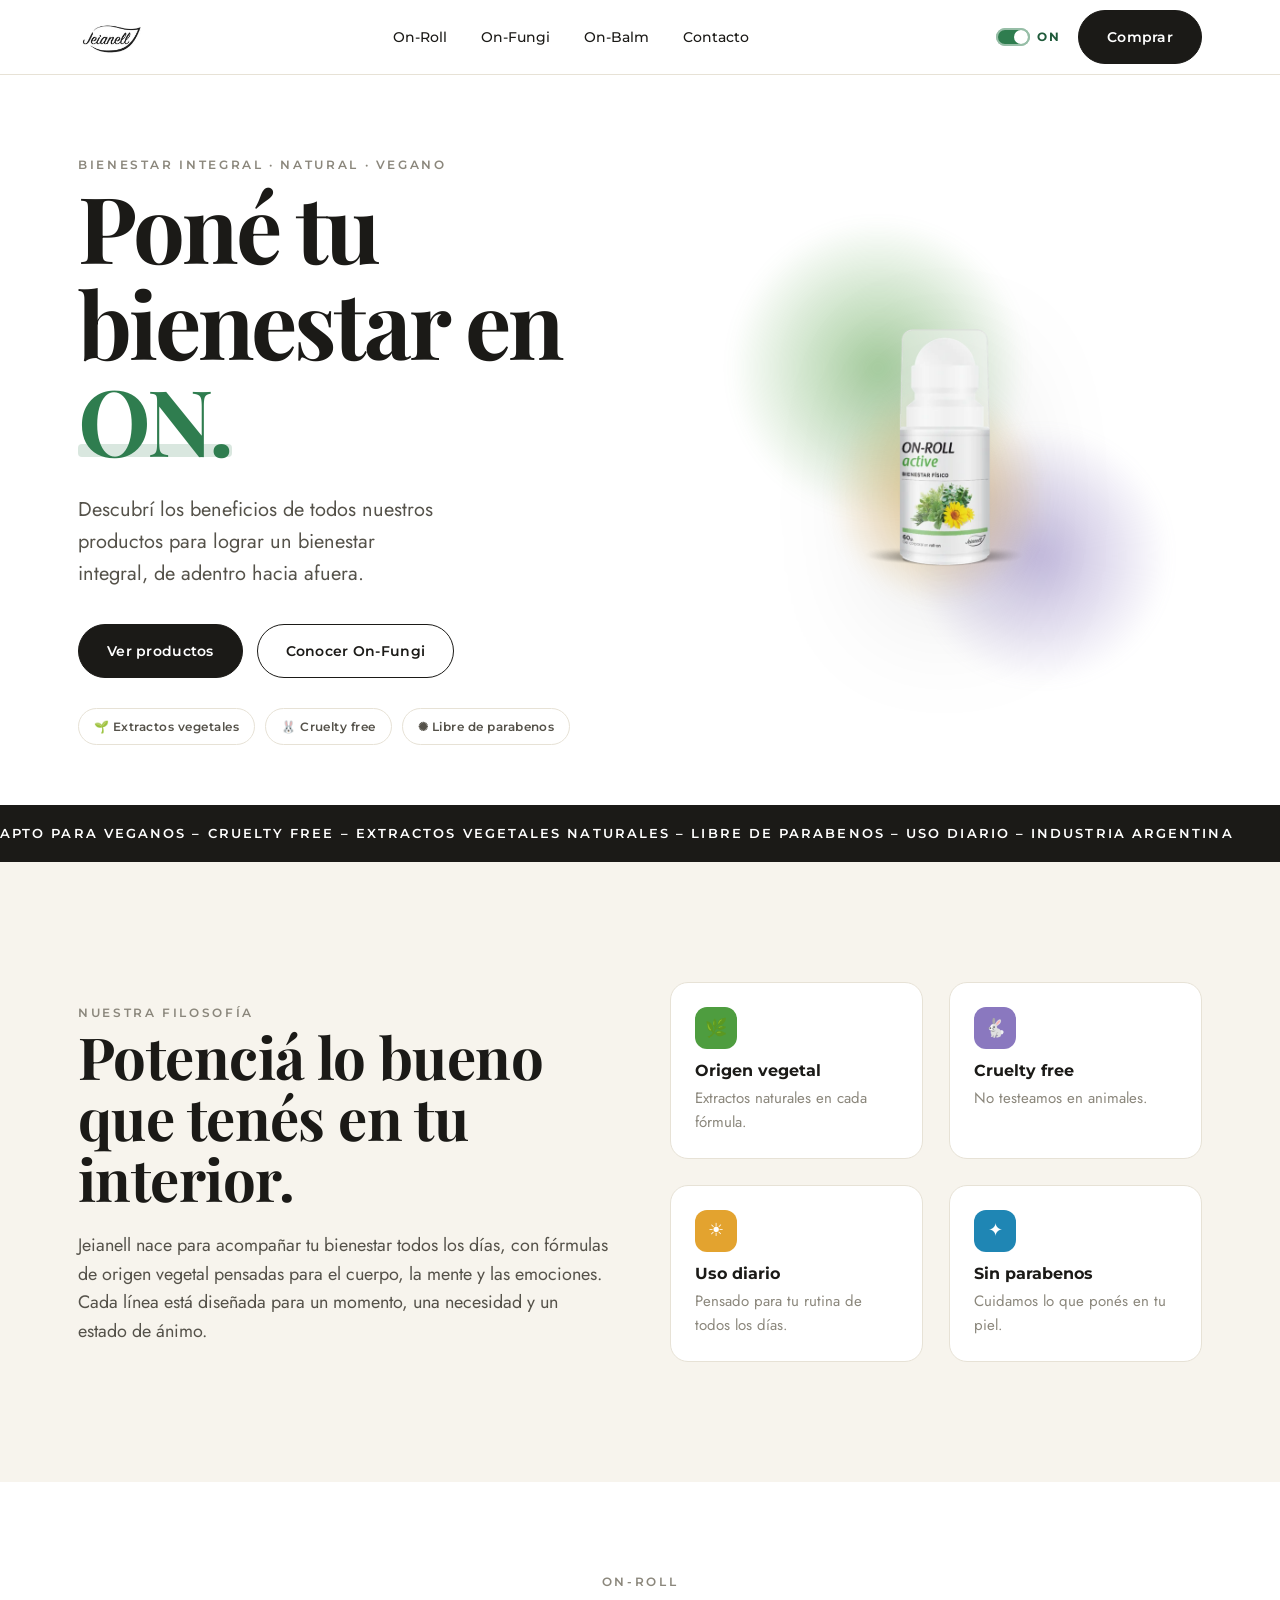
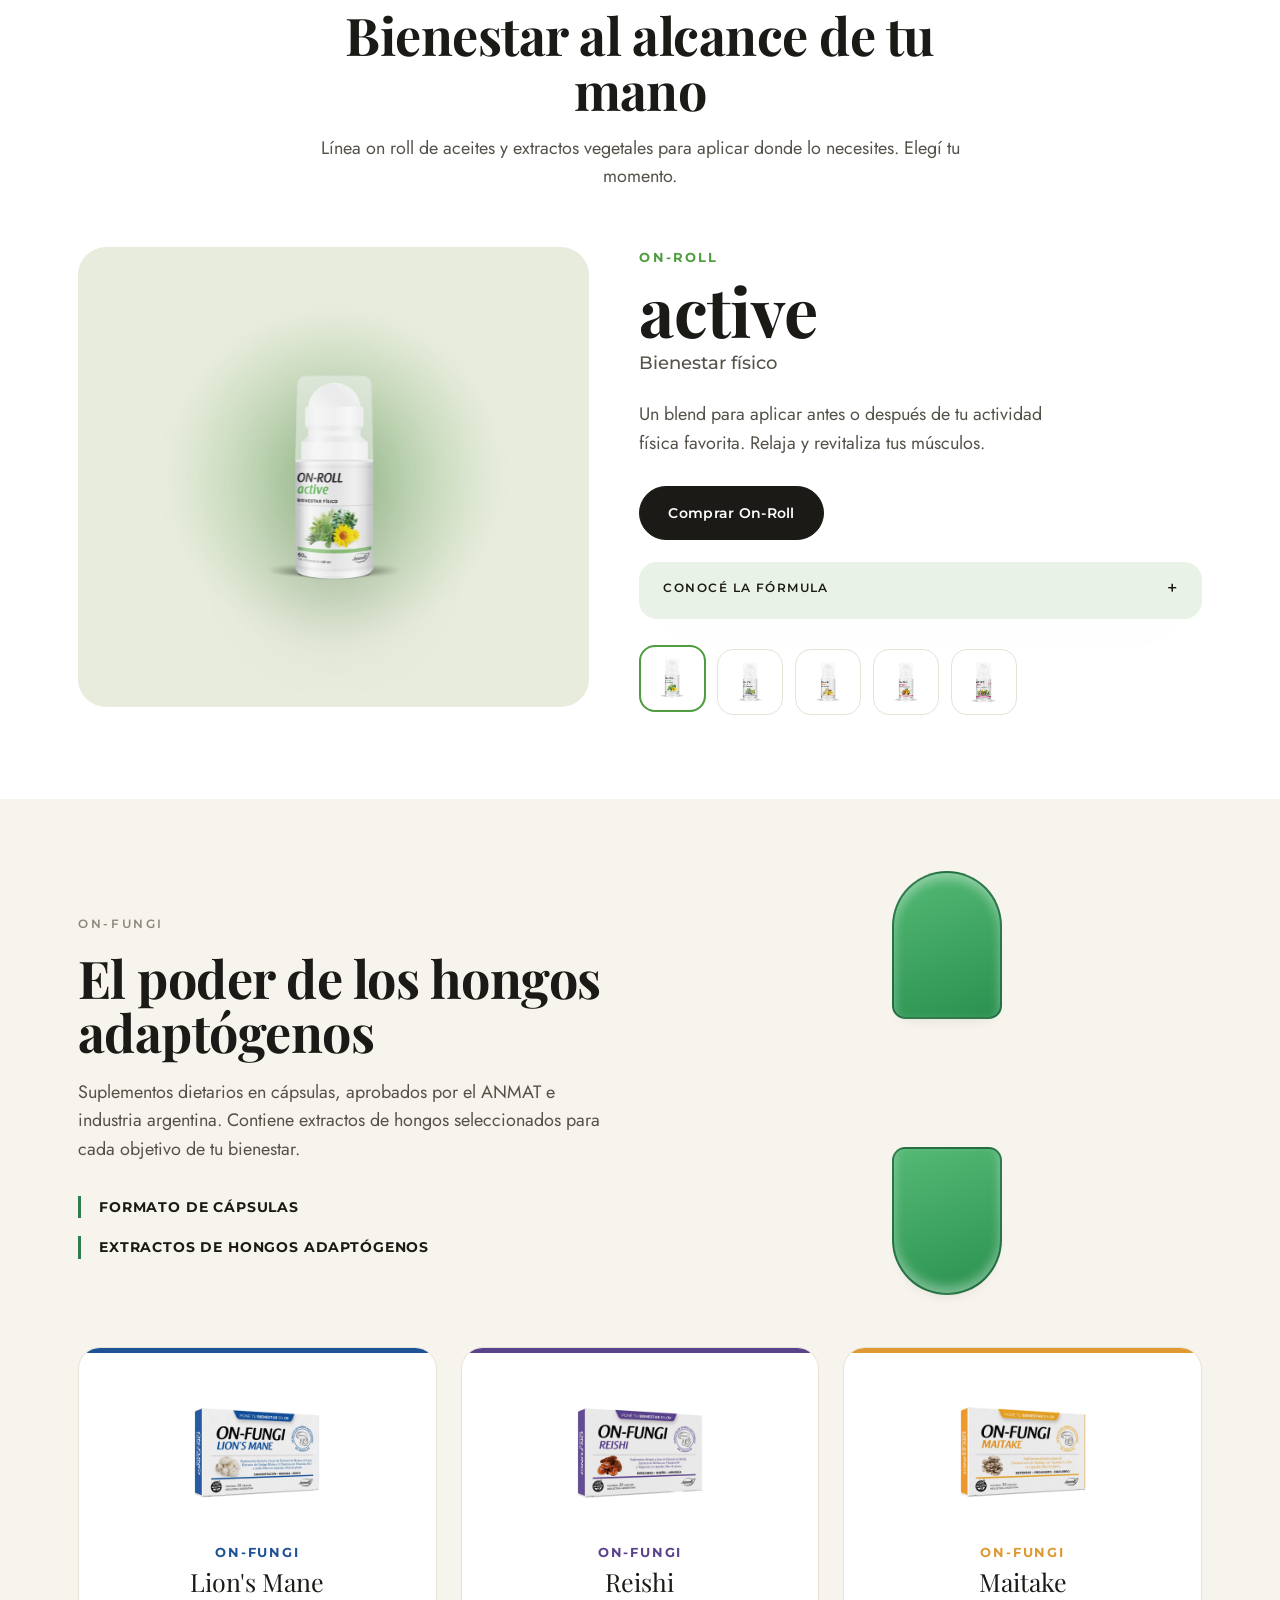
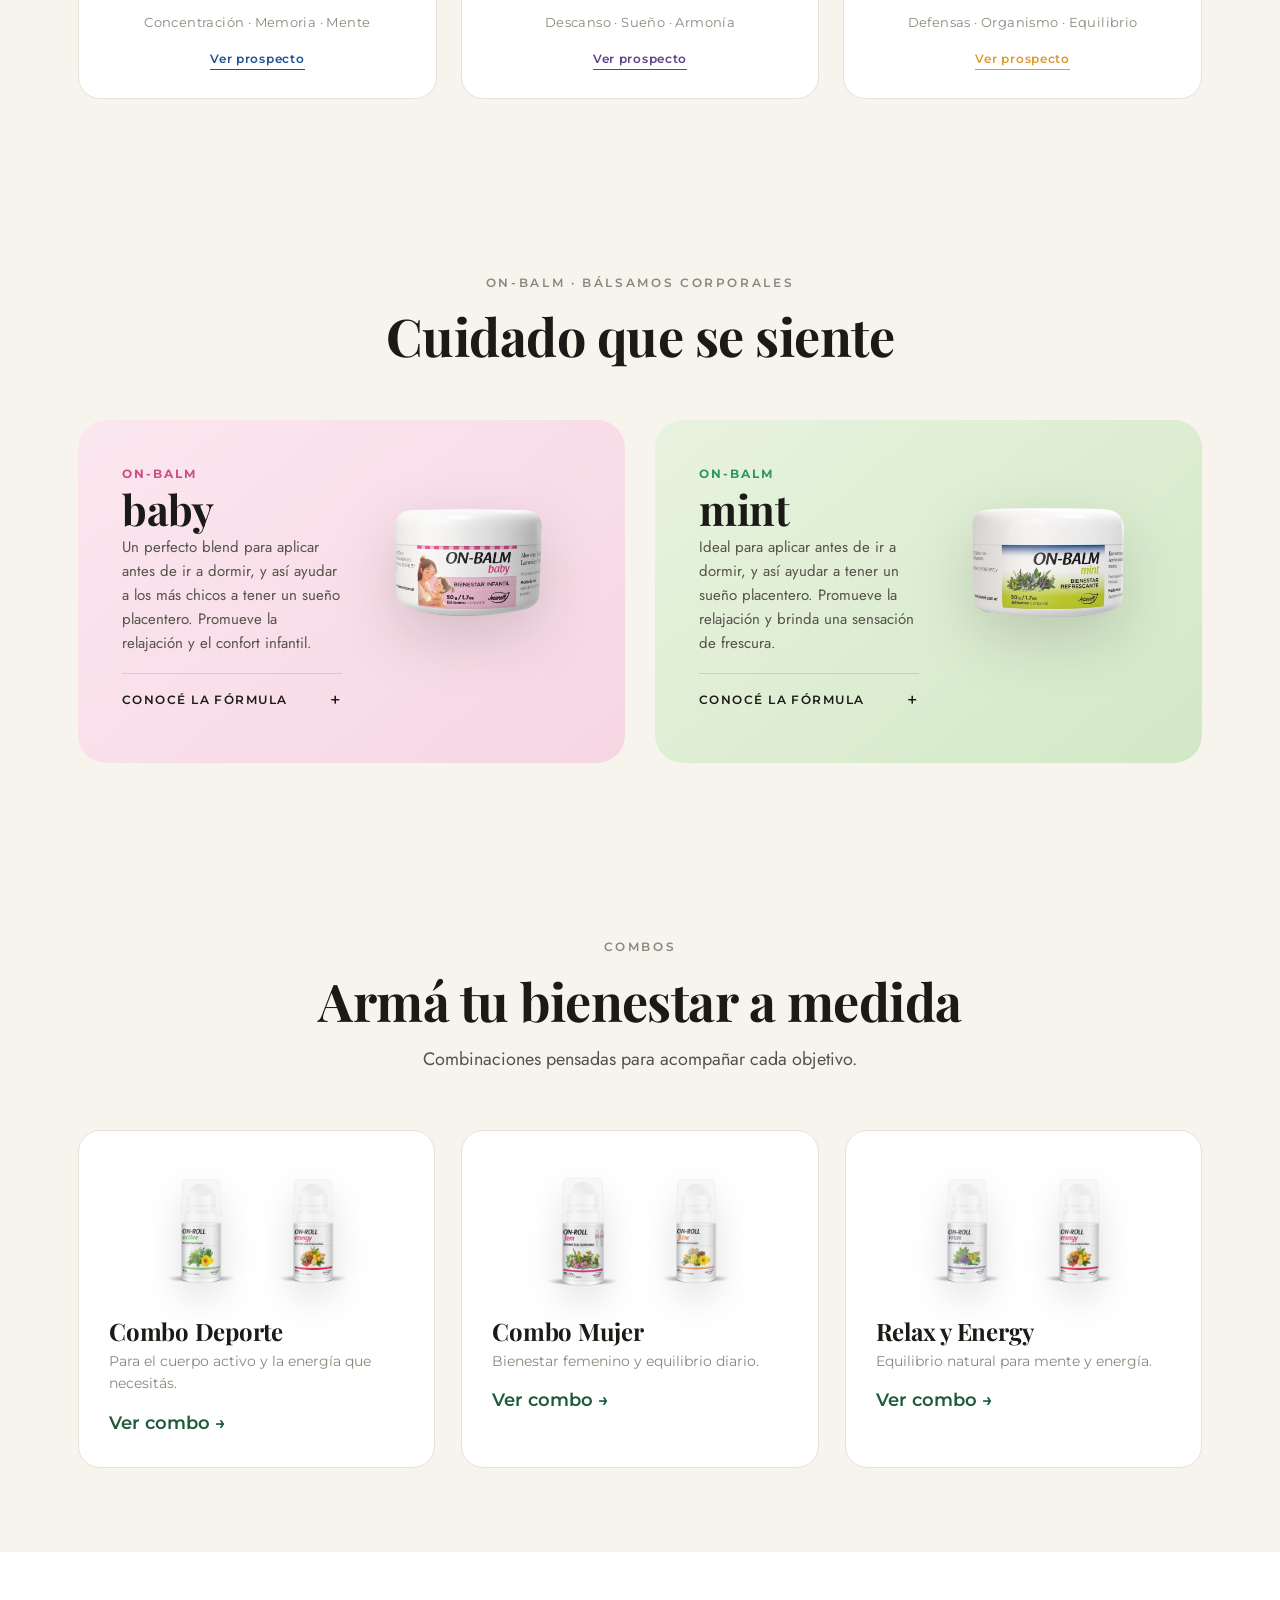
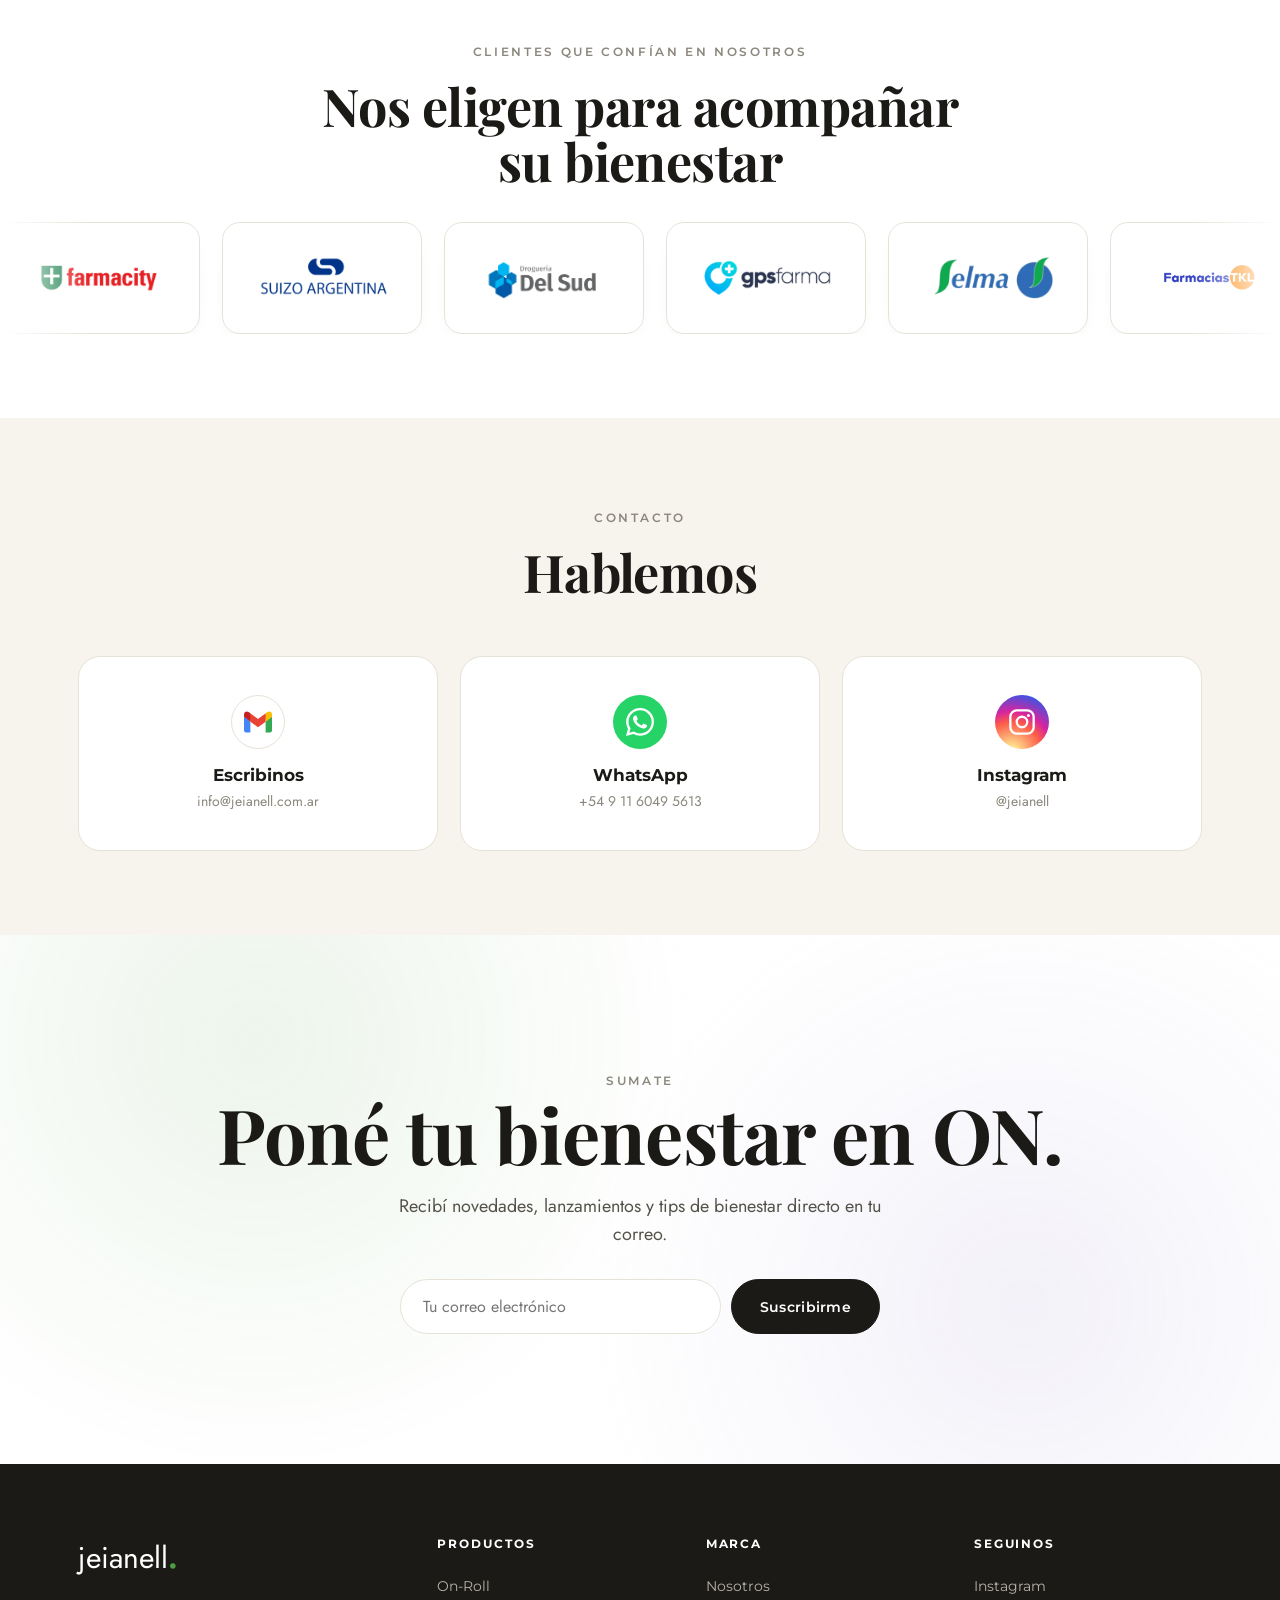
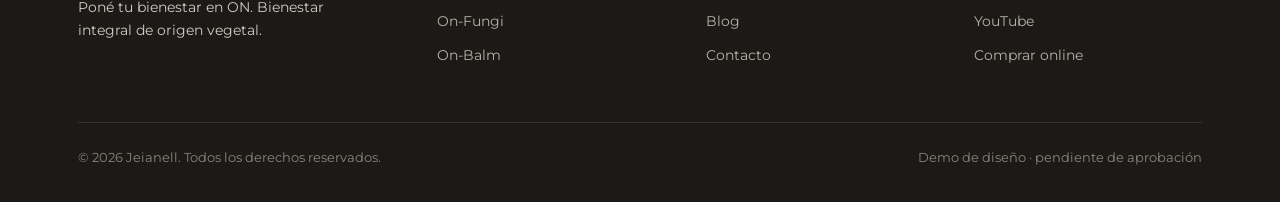
==== commit 22898228: "Performance: imagenes a WebP + lazy loading - Productos, logos de clientes y logo convertidos PNG ->" ====
--- a/index.html
+++ b/index.html
@@ -14,7 +14,7 @@
 <!-- NAV -->
 <header>
   <div class="wrap"><nav>
-    <a href="#top" class="brand"><img src="assets/logo-jeianell.png" alt="Jeianell"></a>
+    <a href="#top" class="brand"><img src="assets/logo-jeianell.webp" alt="Jeianell"></a>
     <div class="navlinks" id="navlinks">
       <a href="#roll">On-Roll</a>
       <a href="#fungi">On-Fungi</a>
@@ -48,7 +48,7 @@
     </div>
     <div class="hero-visual">
       <div class="blob b1"></div><div class="blob b2"></div><div class="blob b3"></div>
-      <img id="rollHero" src="assets/products/active.png" alt="On-Roll Active">
+      <img id="rollHero" fetchpriority="high" src="assets/products/active.webp" alt="On-Roll Active">
     </div>
   </div>
 </section>
@@ -87,7 +87,7 @@
     <div class="roll-stage reveal d2">
       <div class="roll-feature" id="rollFeature">
         <div class="halo" id="rollHalo"></div>
-        <img id="rollImg" src="assets/products/active.png" alt="">
+        <img id="rollImg" loading="lazy" src="assets/products/active.webp" alt="">
       </div>
       <div class="roll-info">
         <div class="line-tag" id="rollLine">On-Roll</div>
@@ -157,7 +157,7 @@
               </ul>
             </div>
           </details></div>
-        <a class="balm-buy" href="https://www.thebcompany.com.ar/search/?q=on%2Bfungi&brand=On-Balm" target="_blank" rel="noopener"><img src="assets/products/baby.png" alt="On-Balm Baby"></a>
+        <a class="balm-buy" href="https://www.thebcompany.com.ar/search/?q=on%2Bfungi&brand=On-Balm" target="_blank" rel="noopener"><img loading="lazy" src="assets/products/baby.webp" alt="On-Balm Baby"></a>
       </div>
       <div class="balm mint">
         <div><div class="line-tag" style="color:var(--c-agaricus)">On-Balm</div><h3>mint</h3>
@@ -180,7 +180,7 @@
               </ul>
             </div>
           </details></div>
-        <a class="balm-buy" href="https://www.thebcompany.com.ar/search/?q=on%2Bfungi&brand=On-Balm" target="_blank" rel="noopener"><img src="assets/products/mint.png" alt="On-Balm Mint"></a>
+        <a class="balm-buy" href="https://www.thebcompany.com.ar/search/?q=on%2Bfungi&brand=On-Balm" target="_blank" rel="noopener"><img loading="lazy" src="assets/products/mint.webp" alt="On-Balm Mint"></a>
       </div>
     </div>
   </div>
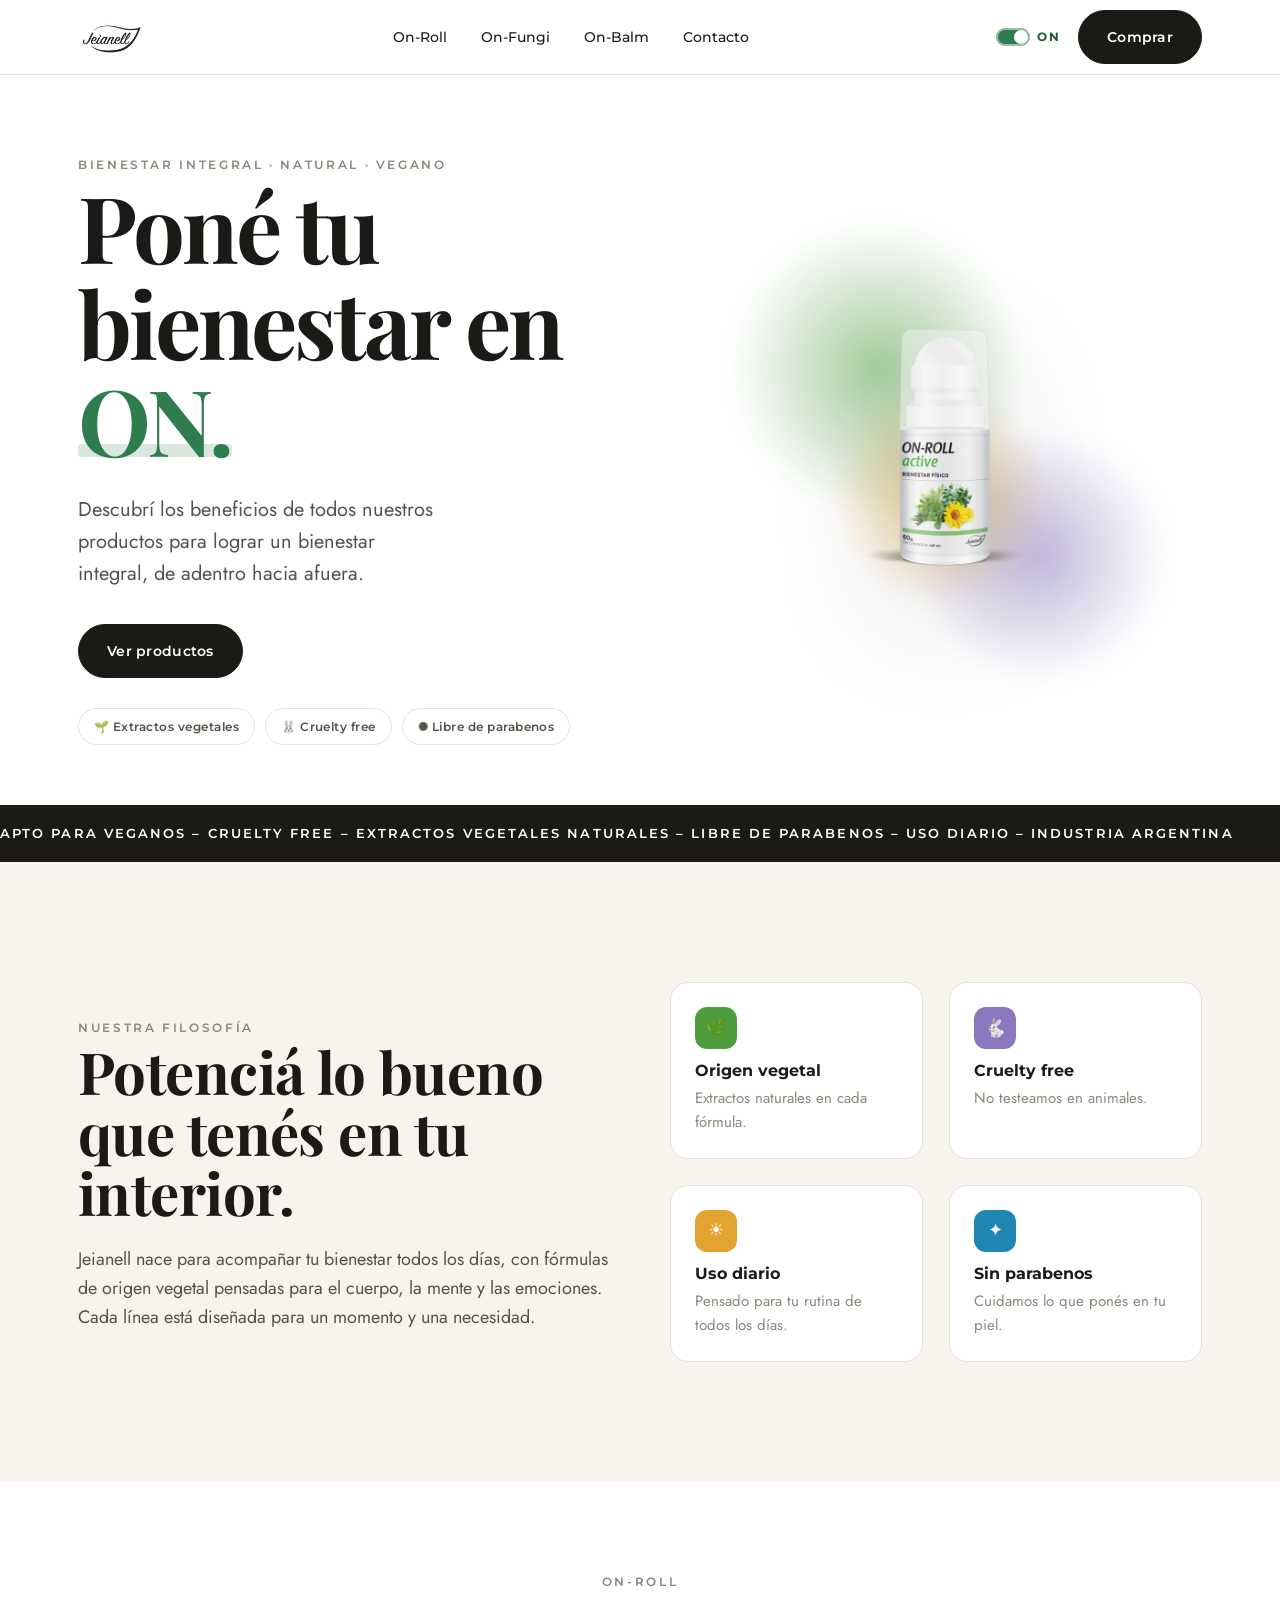
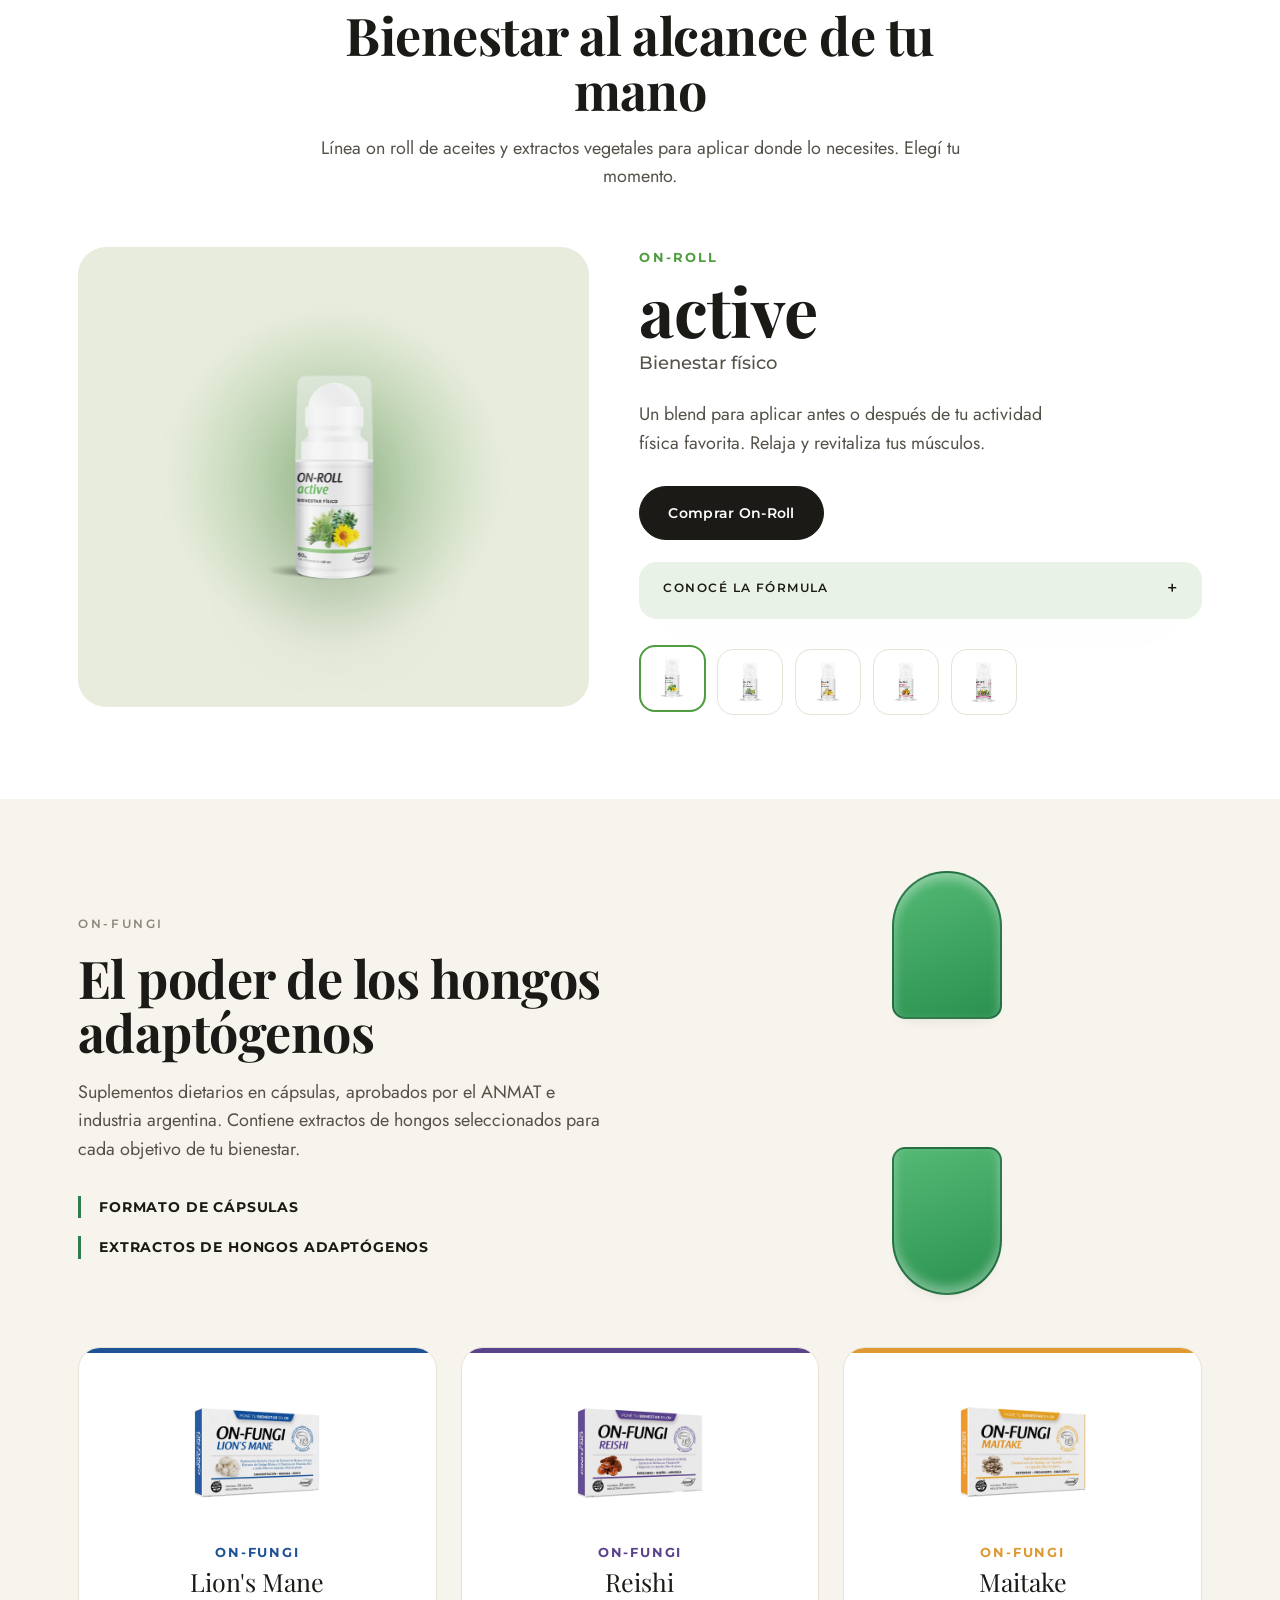
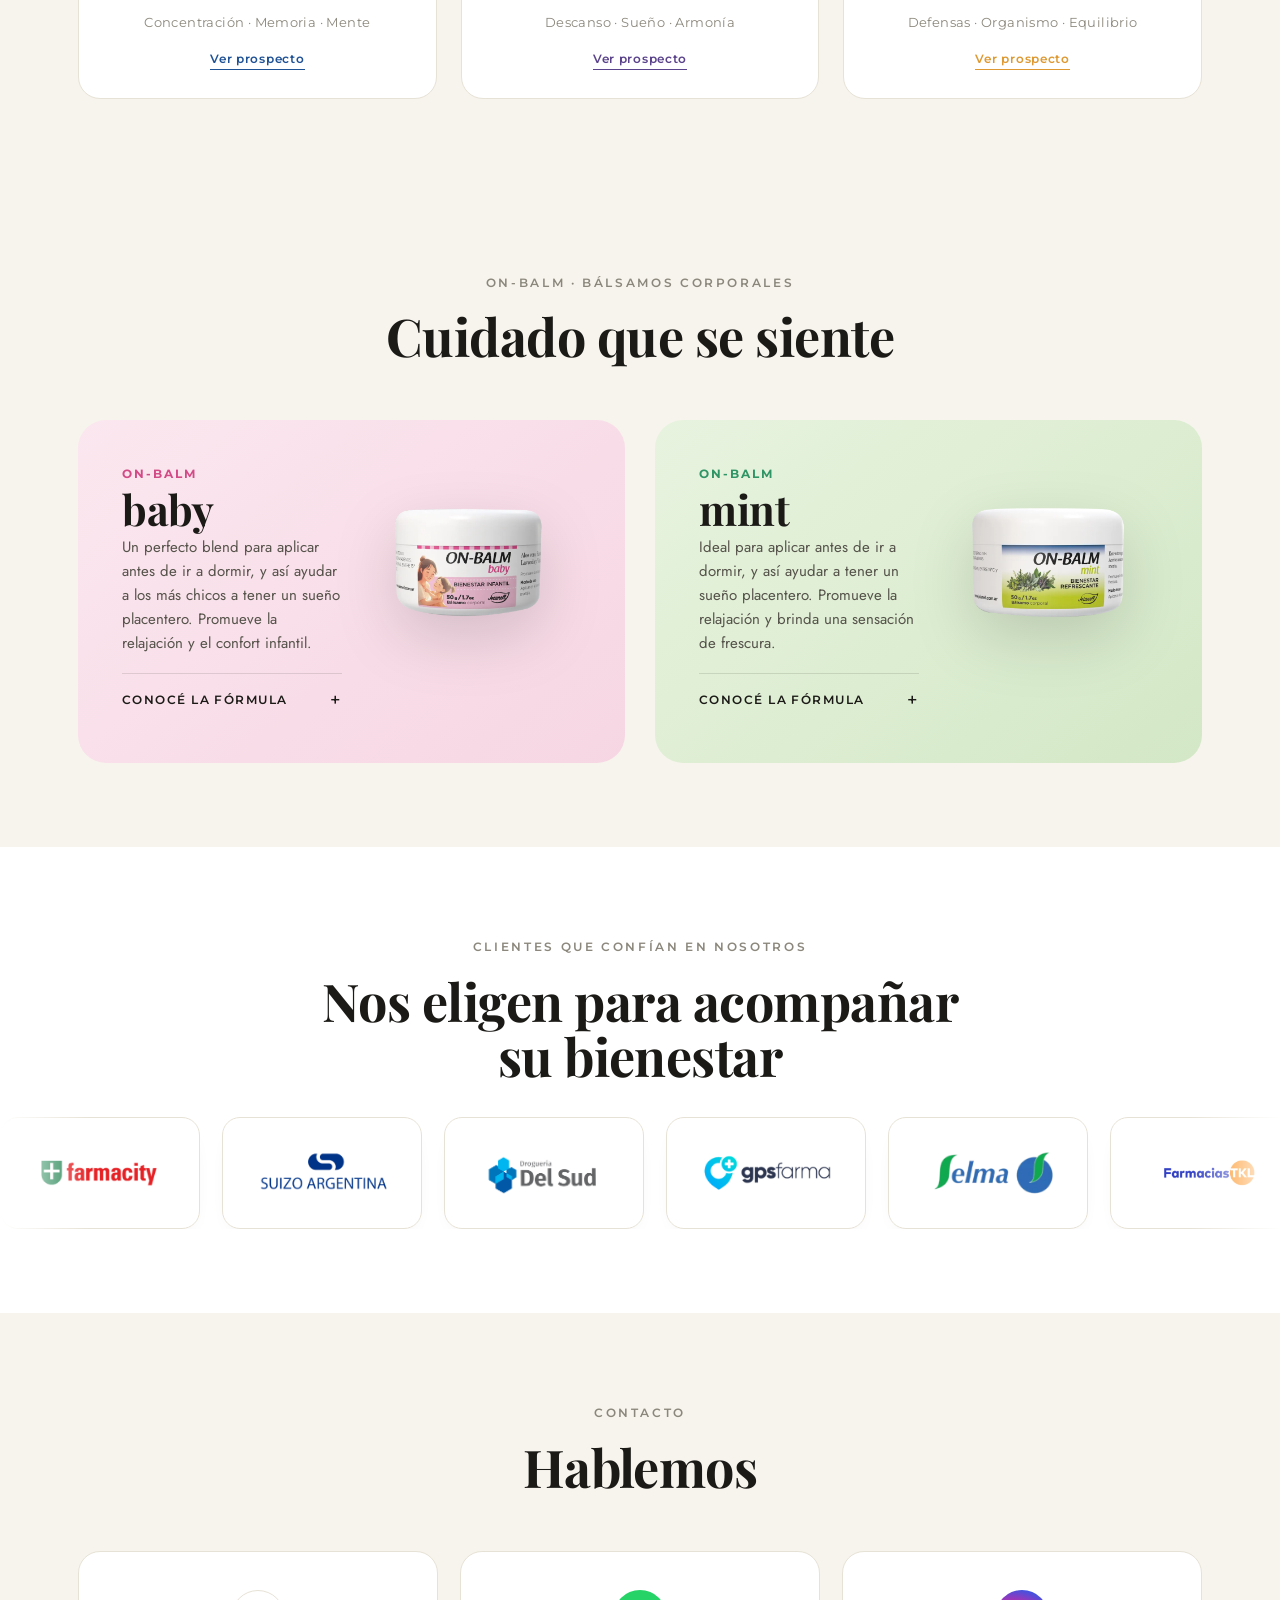
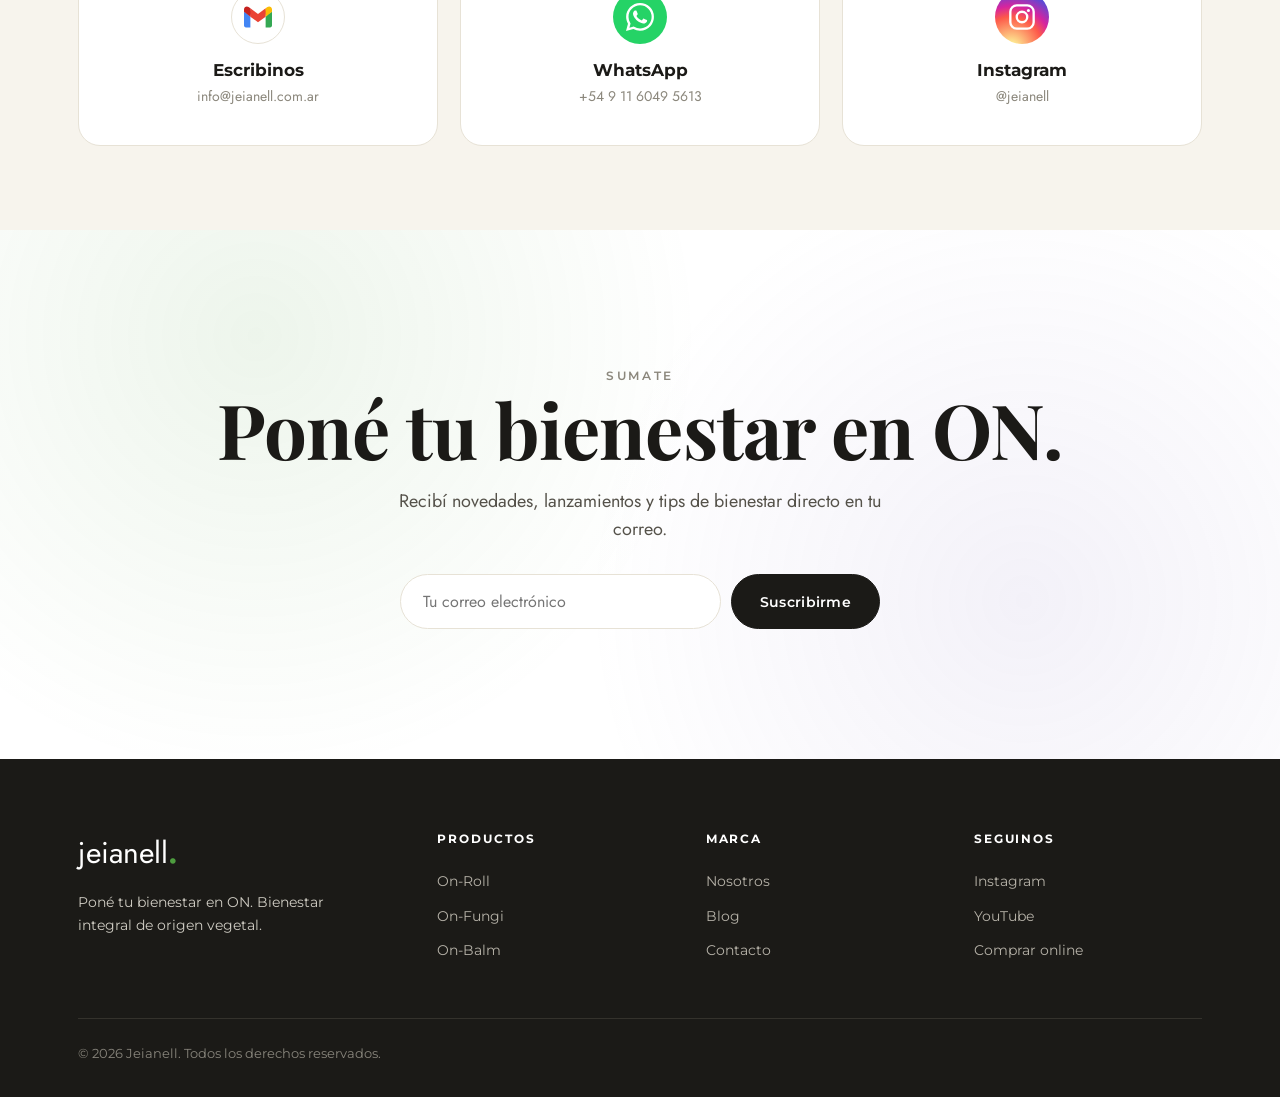
==== commit 96d78ebd: "Cambios pedidos por la disenadora - Saca boton Conocer On-Fungi del hero - Filosofia: quita la parte" ====
--- a/index.html
+++ b/index.html
@@ -7,7 +7,7 @@
 <link rel="preconnect" href="https://fonts.googleapis.com">
 <link rel="preconnect" href="https://fonts.gstatic.com" crossorigin>
 <link href="https://fonts.googleapis.com/css2?family=Playfair+Display:ital,wght@0,500;0,700;0,800;1,500&family=Montserrat:wght@400;500;600;700&family=Jost:wght@300;400;500&display=swap" rel="stylesheet">
-<link rel="stylesheet" href="css/styles.css">
+<link rel="stylesheet" href="css/styles.css?v=2">
 </head>
 <body>
 
@@ -38,7 +38,6 @@
       <p class="lead reveal in d2">Descubrí los beneficios de todos nuestros productos para lograr un bienestar integral, de adentro hacia afuera.</p>
       <div class="hero-cta reveal in d3">
         <a class="btn" href="#roll">Ver productos</a>
-        <a class="btn ghost" href="#fungi">Conocer On-Fungi</a>
       </div>
       <div class="hero-tags reveal in d4">
         <span class="chip">🌱 Extractos vegetales</span>
@@ -65,7 +64,7 @@
     <div class="reveal">
       <span class="eyebrow">Nuestra filosofía</span>
       <h2>Potenciá lo bueno que tenés en tu interior.</h2>
-      <p class="lead">Jeianell nace para acompañar tu bienestar todos los días, con fórmulas de origen vegetal pensadas para el cuerpo, la mente y las emociones. Cada línea está diseñada para un momento, una necesidad y un estado de ánimo.</p>
+      <p class="lead">Jeianell nace para acompañar tu bienestar todos los días, con fórmulas de origen vegetal pensadas para el cuerpo, la mente y las emociones. Cada línea está diseñada para un momento y una necesidad.</p>
     </div>
     <div class="value-grid reveal d2">
       <div class="value"><div class="ic" style="background:var(--c-active)">🌿</div><h3>Origen vegetal</h3><p>Extractos naturales en cada fórmula.</p></div>
@@ -186,18 +185,6 @@
   </div>
 </section>
 
-<!-- COMBOS -->
-<section class="block" id="combos" style="background:var(--warm)">
-  <div class="wrap">
-    <div class="sec-head reveal">
-      <span class="eyebrow">Combos</span>
-      <h2>Armá tu bienestar a medida</h2>
-      <p>Combinaciones pensadas para acompañar cada objetivo.</p>
-    </div>
-    <div class="combo-grid reveal d2" id="comboGrid"></div>
-  </div>
-</section>
-
 <!-- CLIENTS -->
 <section class="block clients">
   <div class="wrap">
@@ -261,11 +248,10 @@
     </div>
     <div class="foot-bottom">
       <span>© 2026 Jeianell. Todos los derechos reservados.</span>
-      <span>Demo de diseño · pendiente de aprobación</span>
     </div>
   </div>
 </footer>
 
-<script src="js/main.js" defer></script>
+<script src="js/main.js?v=2" defer></script>
 </body>
 </html>
--- a/css/styles.css
+++ b/css/styles.css
@@ -206,16 +206,6 @@
 .formula-body li b{color:var(--ink);font-weight:700}
 .formula-body li span{color:var(--ink-soft)}
 
-/* ===== COMBOS ===== */
-.combo-grid{display:grid;grid-template-columns:repeat(3,1fr);gap:26px}
-.combo{border:1px solid var(--line);border-radius:22px;padding:30px;background:#fff;transition:.4s}
-.combo:hover{transform:translateY(-6px);box-shadow:0 24px 46px -24px rgba(0,0,0,.25)}
-.combo .stack{display:flex;justify-content:center;height:140px;margin-bottom:18px}
-.combo .stack img{height:100%;width:auto;margin:0 -14px;filter:drop-shadow(0 14px 18px rgba(0,0,0,.12))}
-.combo h3{font-family:var(--display);font-size:24px}
-.combo p{font-size:14px;color:var(--muted);margin-top:6px;font-family:var(--ui)}
-.combo .price{font-family:var(--ui);font-weight:600;margin-top:14px;color:var(--green-deep)}
-
 /* ===== CLIENTS ===== */
 .clients .sec-head{margin-bottom:34px}
 .logo-marquee{position:relative;overflow:hidden;
@@ -274,7 +264,7 @@
   .hero-grid,.philo .wrap,.roll-stage,.balm-grid,.fungi-stage{grid-template-columns:1fr}
   .hero-visual{height:360px}
   .fungi-stage{gap:24px;margin-bottom:40px}
-  .combo-grid,.contact-grid,.fungi-grid{grid-template-columns:1fr 1fr}
+  .contact-grid,.fungi-grid{grid-template-columns:1fr 1fr}
   .foot-grid{grid-template-columns:1fr 1fr}
 }
 @media(max-width:680px){
@@ -286,7 +276,7 @@
   .burger{display:flex}
   .nav-right .btn{display:none}
   section.block,.philo{padding:74px 0}
-  .combo-grid,.contact-grid,.fungi-grid,.value-grid,.balm{grid-template-columns:1fr}
+  .contact-grid,.fungi-grid,.value-grid,.balm{grid-template-columns:1fr}
   .balm{text-align:center}
   .value{display:grid;grid-template-columns:auto 1fr;column-gap:16px;align-items:center;padding:18px 20px}
   .value .ic{grid-row:1/span 2;align-self:start;margin-bottom:0}
